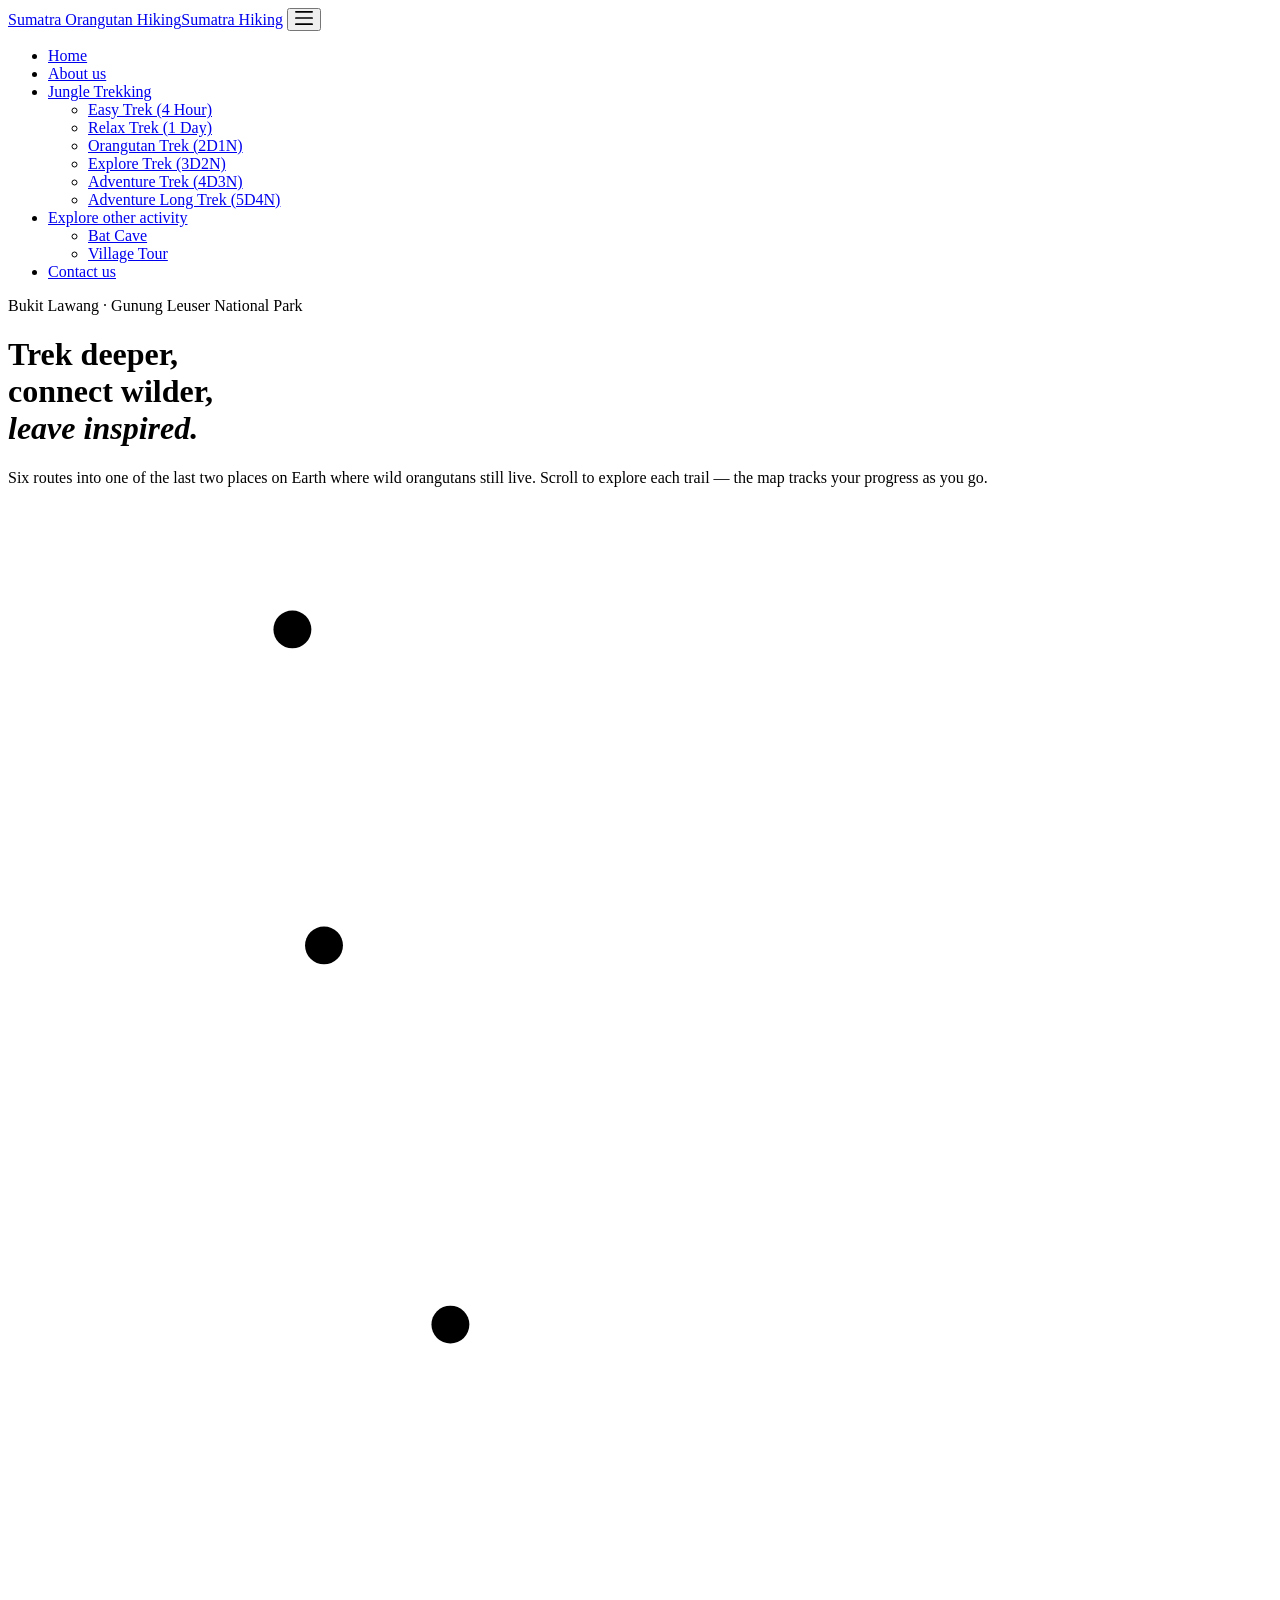
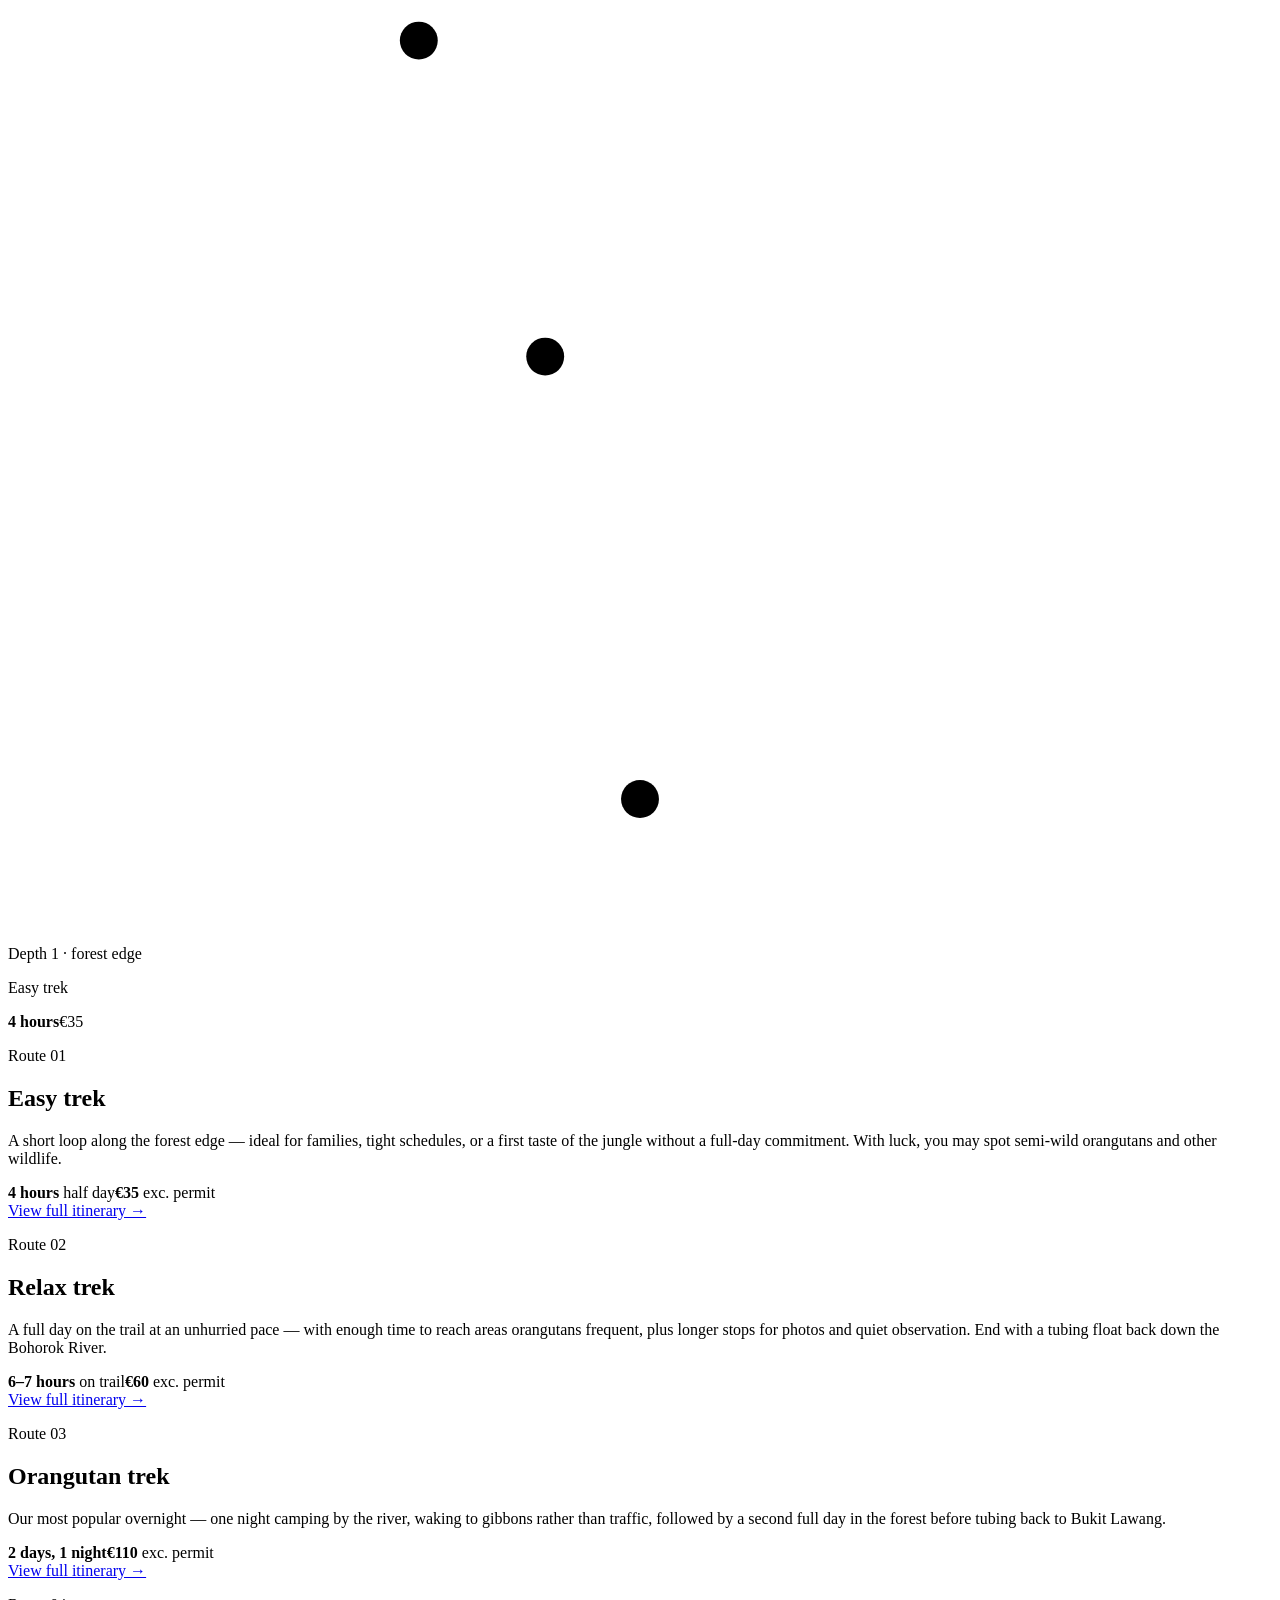
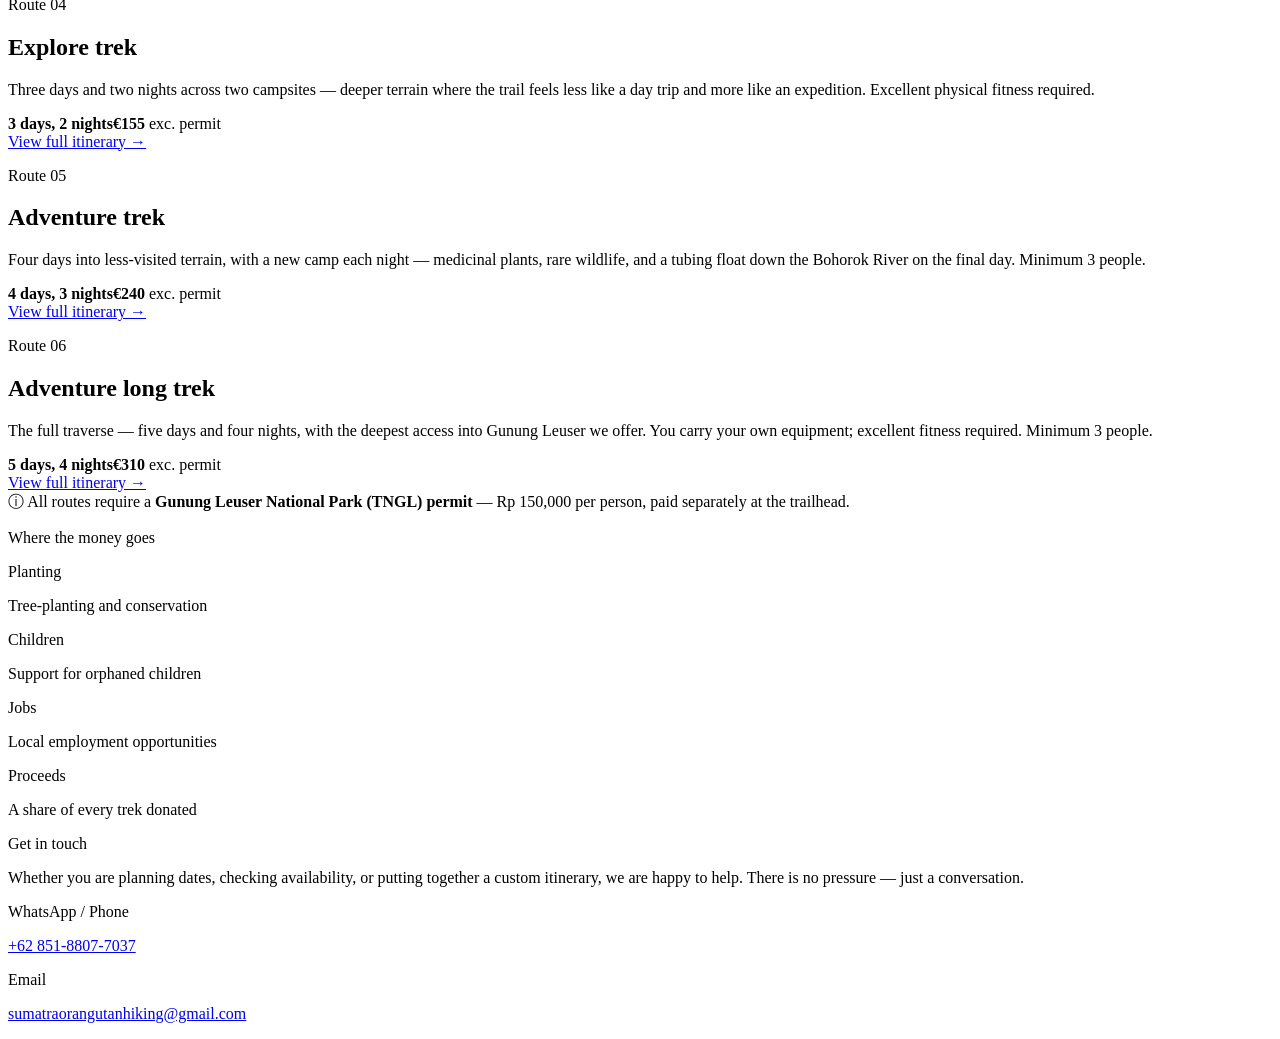
==== index.html @ 95b5ae29 "Rename orangutan/index.html to index.html" ====
<!DOCTYPE html>
<html lang="en">
<head>
<meta charset="UTF-8">
<meta name="viewport" content="width=device-width, initial-scale=1">
<title>Sumatra Orangutan Hiking — Jungle Trekking Bukit Lawang</title>
<link rel="stylesheet" href="css/site.css">
<link rel="stylesheet" href="css/trek-selector.css">
</head>
<body>

<header class="site-nav">
  <div class="site-nav__inner">
    <a class="site-nav__brand" href="index.html"><picture><source type="image/webp" srcset="images/brand/logo.webp"><img class="site-nav__logo" src="images/brand/logo.png" alt=""></picture><span class="site-nav__brand-text"><span class="site-nav__brand-text--long">Sumatra Orangutan Hiking</span><span class="site-nav__brand-text--short" aria-hidden="true">Sumatra Hiking</span></span></a>
    <button class="site-nav__toggle" type="button" aria-expanded="false" aria-controls="site-menu" aria-label="Open menu">
      <svg width="18" height="14" viewBox="0 0 18 14" aria-hidden="true">
        <rect y="0" width="18" height="1.7" rx="1" fill="currentColor"/>
        <rect y="6.15" width="18" height="1.7" rx="1" fill="currentColor"/>
        <rect y="12.3" width="18" height="1.7" rx="1" fill="currentColor"/>
      </svg>
    </button>
    <ul class="site-nav__menu" id="site-menu">
      <li class="site-nav__item"><a class="site-nav__link" href="index.html" aria-current="page">Home</a></li>
      <li class="site-nav__item"><a class="site-nav__link" href="about.html">About us</a></li>
      <li class="site-nav__item">
        <a class="site-nav__link" href="index.html#treks">Jungle Trekking</a>
        <ul class="site-nav__submenu">
          <li><a class="site-nav__link" href="easy-trek.html">Easy Trek (4 Hour)</a></li>
          <li><a class="site-nav__link" href="relax-trek.html">Relax Trek (1 Day)</a></li>
          <li><a class="site-nav__link" href="orangutan-trek.html">Orangutan Trek (2D1N)</a></li>
          <li><a class="site-nav__link" href="explore-trek.html">Explore Trek (3D2N)</a></li>
          <li><a class="site-nav__link" href="adventure-trek.html">Adventure Trek (4D3N)</a></li>
          <li><a class="site-nav__link" href="adventure-long-trek.html">Adventure Long Trek (5D4N)</a></li>
        </ul>
      </li>
      <li class="site-nav__item">
        <a class="site-nav__link" href="explore-activity.html">Explore other activity</a>
        <ul class="site-nav__submenu">
          <li><a class="site-nav__link" href="bat-cave.html">Bat Cave</a></li>
          <li><a class="site-nav__link" href="village-tour.html">Village Tour</a></li>
        </ul>
      </li>
      <li class="site-nav__item"><a class="site-nav__link" href="contact.html">Contact us</a></li>
    </ul>
  </div>
</header>

<div class="hero">
  <div class="wrap">
    <p class="eyebrow">Bukit Lawang &middot; Gunung Leuser National Park</p>
    <h1>Trek deeper,<br>connect wilder,<br><em>leave inspired.</em></h1>
    <p>Six routes into one of the last two places on Earth where wild orangutans still live. Scroll to explore each trail — the map tracks your progress as you go.</p>
  </div>
</div>

<div class="split" id="treks">
  <div class="map-panel">
    <div class="map-svg-holder">
      <svg id="mapSvg" viewBox="0 0 400 640" xmlns="http://www.w3.org/2000/svg" preserveAspectRatio="none" role="img" aria-label="Vertical cross-section of the trail, descending from the trailhead into the forest">
        <path id="mapPath"
              d="M 90 40 Q 150 90 100 140 T 140 260 Q 190 300 130 360 T 170 460 Q 230 500 160 560 T 200 600"
              fill="none" stroke-width="2" stroke-linecap="round"
              style="stroke:var(--map-path-inactive)"/>
        <path id="mapPathActive"
              d="M 90 40 Q 150 90 100 140 T 140 260 Q 190 300 130 360 T 170 460 Q 230 500 160 560 T 200 600"
              fill="none" stroke-width="2.5" stroke-linecap="round"
              style="stroke:var(--parchment-2)"/>

        <g class="map-stop" data-index="0"><circle cx="90" cy="40" r="6" style="fill:var(--parchment-2)"/></g>
        <g class="map-stop" data-index="1"><circle cx="100" cy="140" r="6" style="fill:var(--parchment-2)"/></g>
        <g class="map-stop" data-index="2"><circle cx="140" cy="260" r="6" style="fill:var(--parchment-2)"/></g>
        <g class="map-stop" data-index="3"><circle cx="130" cy="360" r="6" style="fill:var(--parchment-2)"/></g>
        <g class="map-stop" data-index="4"><circle cx="170" cy="460" r="6" style="fill:var(--parchment-2)"/></g>
        <g class="map-stop" data-index="5"><circle cx="200" cy="600" r="6" style="fill:var(--parchment-2)"/></g>
      </svg>
    </div>
    <div class="map-hud">
      <p class="kicker" id="hudKicker">Depth 1 &middot; forest edge</p>
      <p class="name" id="hudName">Easy trek</p>
      <div class="meta" id="hudMeta"><span><b style="color:var(--parchment-2);">4 hours</b></span><span>&#8364;35</span></div>
    </div>
  </div>

  <div class="copy-panel">
    <div class="trek-block active" data-index="0">
      <p class="trek-index">Route 01</p>
      <h2>Easy trek</h2>
      <p>A short loop along the forest edge — ideal for families, tight schedules, or a first taste of the jungle without a full-day commitment. With luck, you may spot semi-wild orangutans and other wildlife.</p>
      <div class="trek-stats"><span class="meta-chip"><b>4 hours</b> half day</span><span class="meta-chip"><b>&#8364;35</b> exc. permit</span></div>
      <a class="trek-block__link btn-outline" href="easy-trek.html">View full itinerary &rarr;</a>
    </div>
    <div class="trek-block" data-index="1">
      <p class="trek-index">Route 02</p>
      <h2>Relax trek</h2>
      <p>A full day on the trail at an unhurried pace — with enough time to reach areas orangutans frequent, plus longer stops for photos and quiet observation. End with a tubing float back down the Bohorok River.</p>
      <div class="trek-stats"><span class="meta-chip"><b>6–7 hours</b> on trail</span><span class="meta-chip"><b>&#8364;60</b> exc. permit</span></div>
      <a class="trek-block__link btn-outline" href="relax-trek.html">View full itinerary &rarr;</a>
    </div>
    <div class="trek-block" data-index="2">
      <p class="trek-index">Route 03</p>
      <h2>Orangutan trek</h2>
      <p>Our most popular overnight — one night camping by the river, waking to gibbons rather than traffic, followed by a second full day in the forest before tubing back to Bukit Lawang.</p>
      <div class="trek-stats"><span class="meta-chip"><b>2 days, 1 night</b></span><span class="meta-chip"><b>&#8364;110</b> exc. permit</span></div>
      <a class="trek-block__link btn-outline" href="orangutan-trek.html">View full itinerary &rarr;</a>
    </div>
    <div class="trek-block" data-index="3">
      <p class="trek-index">Route 04</p>
      <h2>Explore trek</h2>
      <p>Three days and two nights across two campsites — deeper terrain where the trail feels less like a day trip and more like an expedition. Excellent physical fitness required.</p>
      <div class="trek-stats"><span class="meta-chip"><b>3 days, 2 nights</b></span><span class="meta-chip"><b>&#8364;155</b> exc. permit</span></div>
      <a class="trek-block__link btn-outline" href="explore-trek.html">View full itinerary &rarr;</a>
    </div>
    <div class="trek-block" data-index="4">
      <p class="trek-index">Route 05</p>
      <h2>Adventure trek</h2>
      <p>Four days into less-visited terrain, with a new camp each night — medicinal plants, rare wildlife, and a tubing float down the Bohorok River on the final day. Minimum 3 people.</p>
      <div class="trek-stats"><span class="meta-chip"><b>4 days, 3 nights</b></span><span class="meta-chip"><b>&#8364;240</b> exc. permit</span></div>
      <a class="trek-block__link btn-outline" href="adventure-trek.html">View full itinerary &rarr;</a>
    </div>
    <div class="trek-block" data-index="5">
      <p class="trek-index">Route 06</p>
      <h2>Adventure long trek</h2>
      <p>The full traverse — five days and four nights, with the deepest access into Gunung Leuser we offer. You carry your own equipment; excellent fitness required. Minimum 3 people.</p>
      <div class="trek-stats"><span class="meta-chip"><b>5 days, 4 nights</b></span><span class="meta-chip"><b>&#8364;310</b> exc. permit</span></div>
      <a class="trek-block__link btn-outline" href="adventure-long-trek.html">View full itinerary &rarr;</a>
    </div>
  </div>
</div>

<div class="wrap">
  <div class="permit-strip">
    <span>&#9432;</span>
    <span>All routes require a <b>Gunung Leuser National Park (TNGL) permit</b> — Rp 150,000 per person, paid separately at the trailhead.</span>
  </div>
</div>

<div class="ledger">
  <div class="wrap">
    <p class="eyebrow">Where the money goes</p>
    <div class="ledger-grid">
      <div class="ledger-cell"><p class="ledger-num">Planting</p><p class="ledger-label">Tree-planting and conservation</p></div>
      <div class="ledger-cell"><p class="ledger-num">Children</p><p class="ledger-label">Support for orphaned children</p></div>
      <div class="ledger-cell"><p class="ledger-num">Jobs</p><p class="ledger-label">Local employment opportunities</p></div>
      <div class="ledger-cell"><p class="ledger-num">Proceeds</p><p class="ledger-label">A share of every trek donated</p></div>
    </div>
  </div>
</div>

<section class="contact" id="contact">
  <div class="wrap">
    <p class="eyebrow">Get in touch</p>
    <p class="contact__intro">Whether you are planning dates, checking availability, or putting together a custom itinerary, we are happy to help. There is no pressure — just a conversation.</p>
    <div class="contact__grid">
      <div class="contact__cell">
        <p class="contact__label">WhatsApp / Phone</p>
        <p class="contact__value"><a href="https://wa.me/6285188077037">+62 851-8807-7037</a></p>
      </div>
      <div class="contact__cell">
        <p class="contact__label">Email</p>
        <p class="contact__value"><a href="mailto:sumatraorangutanhiking@gmail.com">sumatraorangutanhiking@gmail.com</a></p>
      </div>
    </div>
  </div>
</section>


<script src="js/nav.js"></script>
<script src="js/trek-selector.js"></script>
</body>
</html>
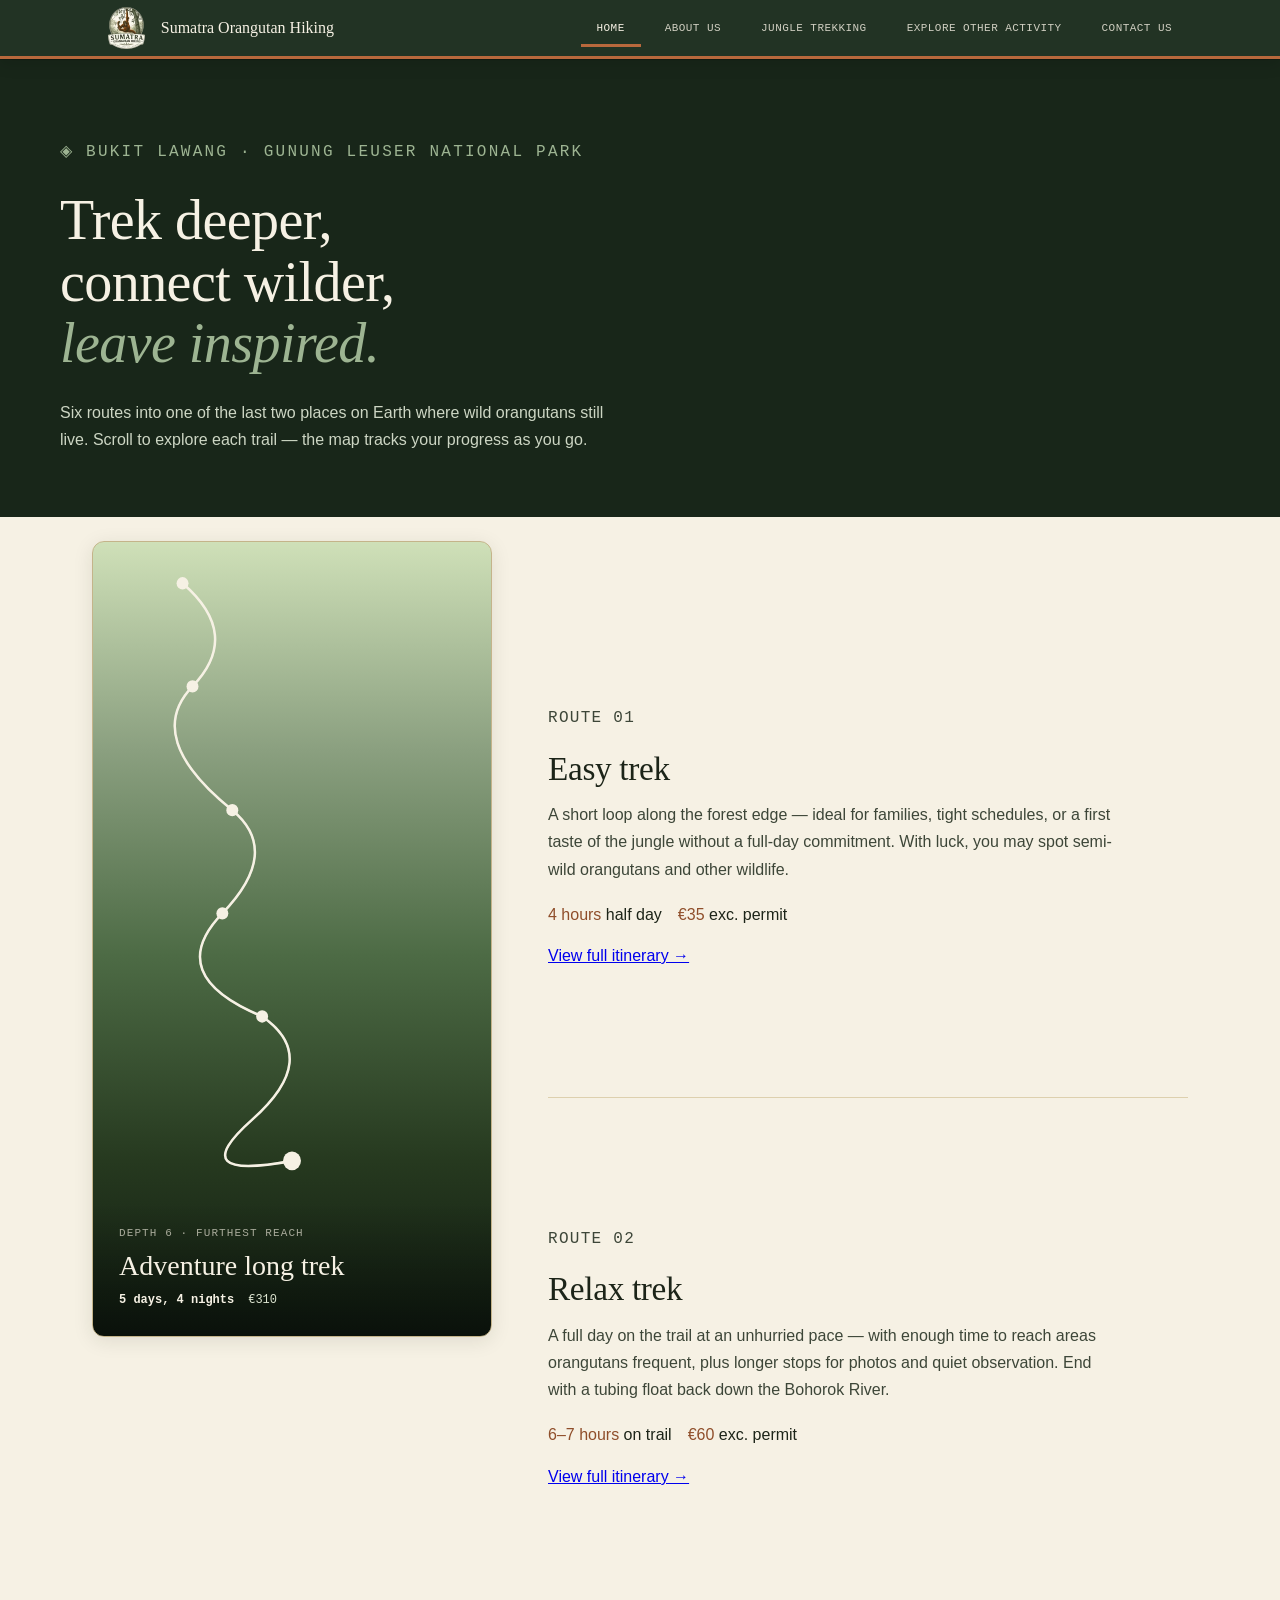
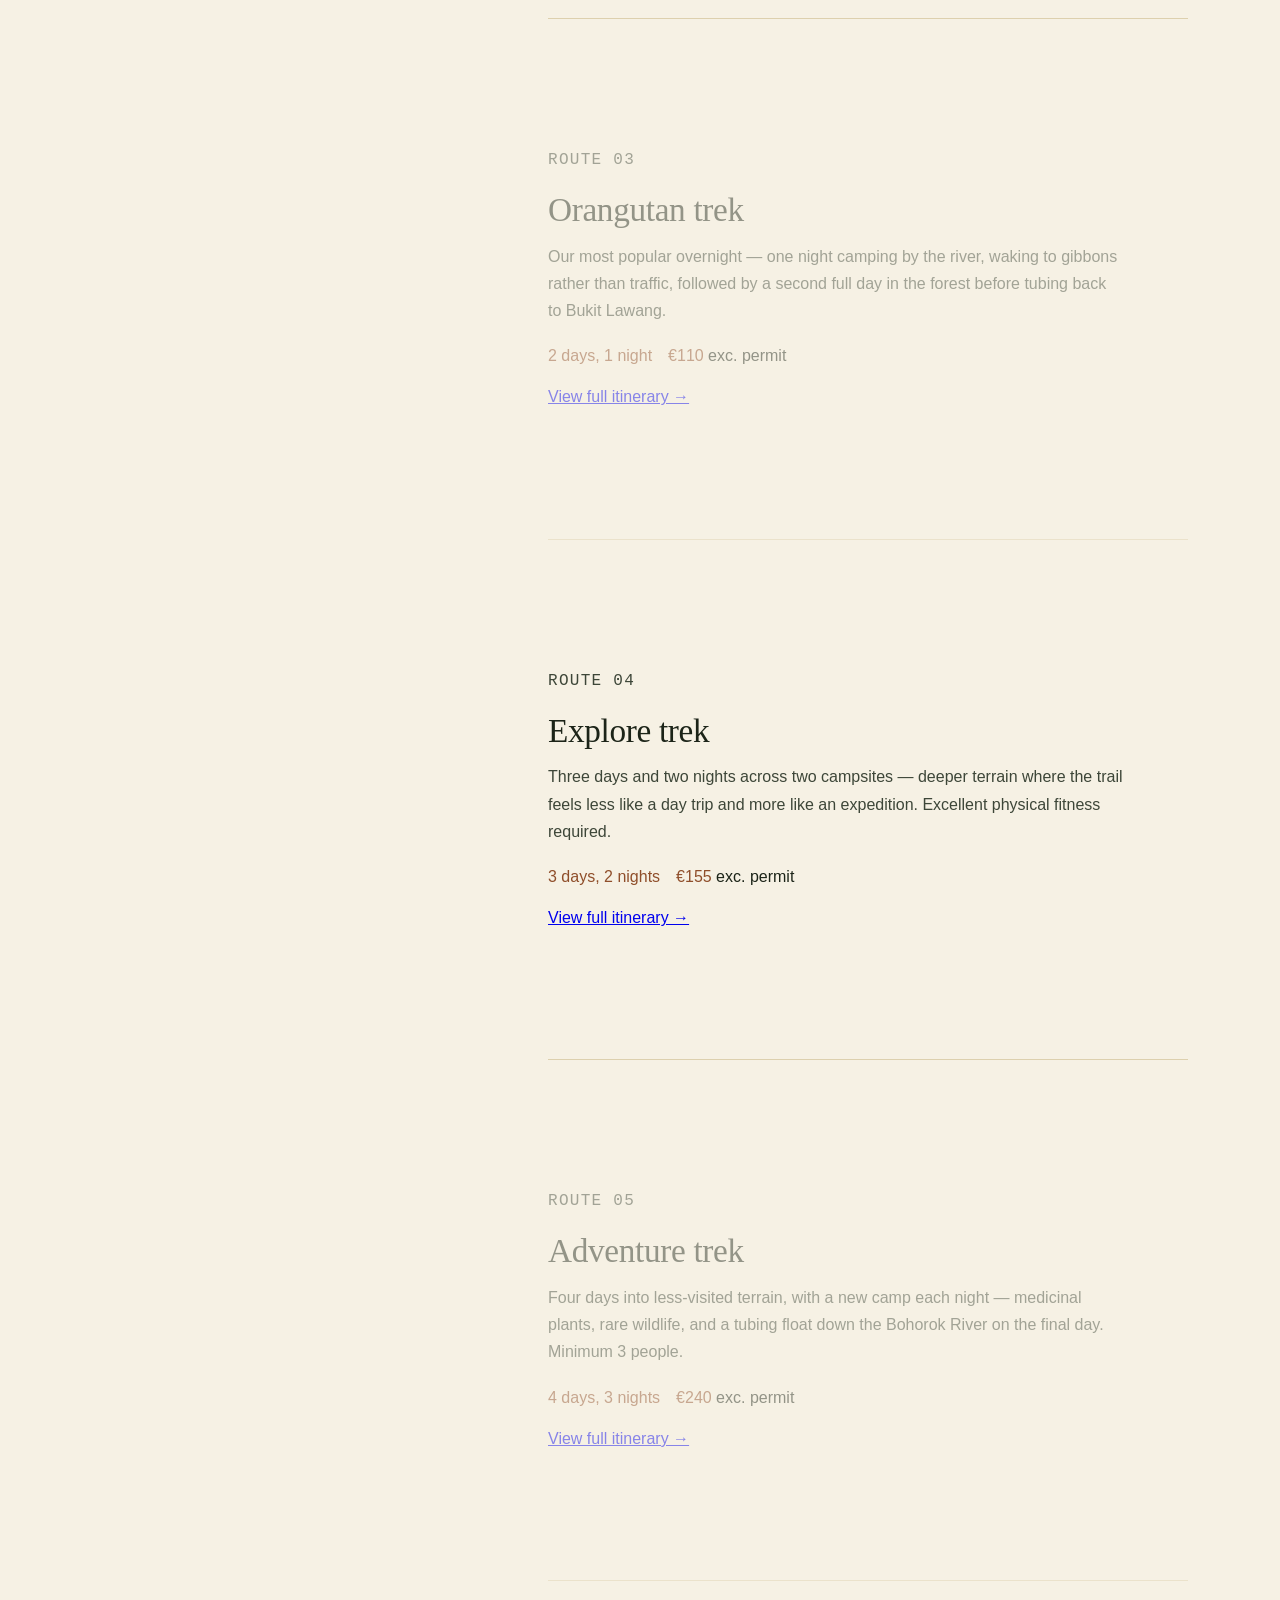
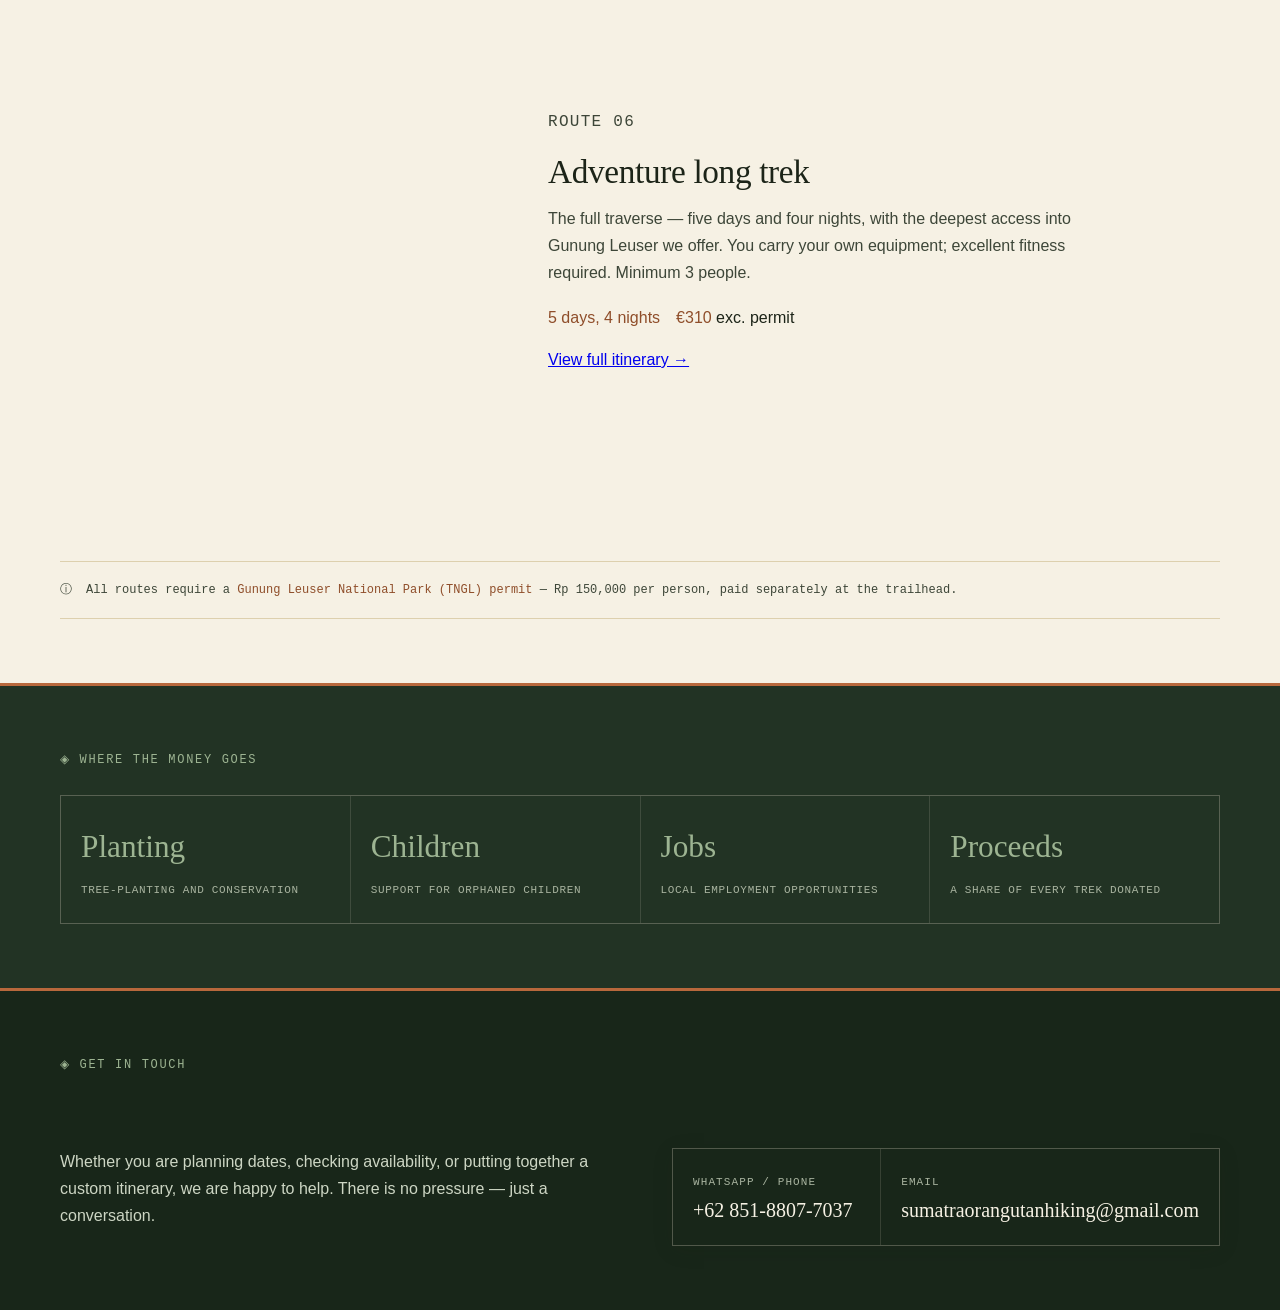
==== commit f91f3e22: "brand name accuracy" ====
--- a/index.html
+++ b/index.html
@@ -11,7 +11,7 @@
 
 <header class="site-nav">
   <div class="site-nav__inner">
-    <a class="site-nav__brand" href="index.html"><picture><source type="image/webp" srcset="images/brand/logo.webp"><img class="site-nav__logo" src="images/brand/logo.png" alt=""></picture><span class="site-nav__brand-text"><span class="site-nav__brand-text--long">Sumatra Orangutan Hiking</span><span class="site-nav__brand-text--short" aria-hidden="true">Sumatra Hiking</span></span></a>
+    <a class="site-nav__brand" href="index.html"><picture><source type="image/webp" srcset="images/brand/logo.webp"><img class="site-nav__logo" src="images/brand/logo.png" alt=""></picture><span class="site-nav__brand-text"><span class="site-nav__brand-text--long">Sumatra Orangutan Hiking</span><span class="site-nav__brand-text--short" aria-hidden="true">Sumatra Orangutan Hiking</span></span></a>
     <button class="site-nav__toggle" type="button" aria-expanded="false" aria-controls="site-menu" aria-label="Open menu">
       <svg width="18" height="14" viewBox="0 0 18 14" aria-hidden="true">
         <rect y="0" width="18" height="1.7" rx="1" fill="currentColor"/>
--- a/css/site.css
+++ b/css/site.css
@@ -0,0 +1,357 @@
+@import url('https://fonts.googleapis.com/css2?family=Fraunces:opsz,wght@9..144,400;9..144,500;9..144,600&family=Inter:wght@400;500;600&family=IBM+Plex+Mono:wght@400;500&display=swap');
+@import 'tokens.css';
+
+/* ---------- PICTURE (WebP + fallback) ---------- */
+picture {
+  display: contents;
+}
+
+/* ---------- RESET + BASE ---------- */
+* { box-sizing: border-box; margin: 0; padding: 0; }
+
+body {
+  font-family: 'Inter', sans-serif;
+  background: var(--parchment-2);
+  color: var(--ink);
+  font-size: var(--text-base);
+  line-height: var(--leading-body);
+}
+
+h1, h2 {
+  font-family: 'Fraunces', serif;
+  font-weight: 500;
+  line-height: var(--leading-heading);
+  letter-spacing: -0.01em;
+}
+
+.wrap {
+  max-width: var(--content-max);
+  margin: 0 auto;
+}
+
+.eyebrow {
+  font-family: 'IBM Plex Mono', monospace;
+  font-size: var(--text-sm);
+  letter-spacing: 0.14em;
+  text-transform: uppercase;
+  color: var(--clay-dark);
+  margin: 0 0 var(--space-3);
+}
+
+.eyebrow::before { content: "◈  "; }
+
+.hero .eyebrow,
+.page-hero .eyebrow,
+.trek-hero .eyebrow,
+.contact .eyebrow,
+.ledger .eyebrow {
+  color: var(--sage);
+}
+
+/* ---------- SITE NAV ---------- */
+.site-nav {
+  position: sticky;
+  top: 0;
+  z-index: 100;
+  background: var(--canopy-2);
+  border-bottom: 3px solid var(--clay);
+  box-shadow:
+    0 1px 0 rgba(0, 0, 0, 0.25),
+    0 4px 16px rgba(0, 0, 0, 0.14);
+  transition: background 0.25s ease, box-shadow 0.25s ease;
+}
+
+.site-nav.is-scrolled {
+  background: rgba(34, 51, 36, 0.94);
+  backdrop-filter: blur(12px);
+  -webkit-backdrop-filter: blur(12px);
+  box-shadow:
+    0 1px 0 rgba(0, 0, 0, 0.3),
+    0 8px 28px rgba(0, 0, 0, 0.2);
+}
+
+.site-nav__inner {
+  max-width: var(--content-max);
+  margin: 0 auto;
+  padding: 0 var(--content-pad);
+  display: flex;
+  align-items: center;
+  justify-content: space-between;
+  gap: var(--space-3);
+  min-height: 56px;
+}
+
+.site-nav__brand {
+  display: inline-flex;
+  align-items: center;
+  gap: var(--space-2);
+  font-family: 'Fraunces', serif;
+  font-size: var(--text-base);
+  font-weight: 500;
+  color: var(--parchment-2);
+  text-decoration: none;
+  white-space: nowrap;
+}
+
+.site-nav__logo {
+  height: 42px;
+  width: auto;
+  object-fit: contain;
+  flex-shrink: 0;
+  display: block;
+}
+
+.site-nav__brand-text--short {
+  display: none;
+}
+
+.site-nav__brand:hover { color: var(--sage); }
+
+.site-nav__menu {
+  display: flex;
+  align-items: center;
+  gap: var(--space-1);
+  list-style: none;
+  font-family: 'IBM Plex Mono', monospace;
+  font-size: var(--text-xs);
+  letter-spacing: 0.04em;
+  text-transform: uppercase;
+}
+
+.site-nav__item { position: relative; }
+
+.site-nav__link {
+  display: block;
+  padding: 10px var(--space-2);
+  color: rgba(246, 241, 228, 0.82);
+  text-decoration: none;
+  background: none;
+  border: none;
+  font: inherit;
+  letter-spacing: inherit;
+  text-transform: inherit;
+  cursor: pointer;
+}
+
+.site-nav__link:hover {
+  color: var(--sage);
+}
+
+.site-nav__link[aria-current="page"] {
+  color: var(--parchment-2);
+  box-shadow: inset 0 -3px 0 var(--clay);
+}
+
+.site-nav__submenu {
+  display: none;
+  position: absolute;
+  top: 100%;
+  left: 0;
+  min-width: 220px;
+  padding: var(--space-1) 0;
+  background: var(--canopy-2);
+  border: 1px solid var(--ledger-grid-line);
+  box-shadow: var(--shadow-md);
+  list-style: none;
+}
+
+.site-nav__item:hover .site-nav__submenu,
+.site-nav__item:focus-within .site-nav__submenu {
+  display: block;
+}
+
+.site-nav__submenu .site-nav__link {
+  padding: 10px 18px;
+  font-size: var(--text-xs);
+  text-transform: none;
+  letter-spacing: 0.02em;
+}
+
+.site-nav__submenu .site-nav__link[aria-current="page"] {
+  color: var(--sage);
+  box-shadow: none;
+  border-left: 2px solid var(--clay);
+  padding-left: var(--space-2);
+}
+
+.site-nav__toggle {
+  display: none;
+  padding: var(--space-1);
+  background: none;
+  border: none;
+  color: var(--parchment-2);
+  cursor: pointer;
+}
+
+.site-nav__toggle svg { display: block; }
+
+/* ---------- PERMIT STRIP ---------- */
+.permit-strip {
+  border-top: 1px solid var(--border-warm);
+  border-bottom: 1px solid var(--border-warm);
+  padding: 18px 0;
+  display: flex;
+  align-items: center;
+  gap: 14px;
+  font-family: 'IBM Plex Mono', monospace;
+  font-size: var(--text-sm);
+  color: var(--ink-body);
+}
+
+.permit-strip b { color: var(--clay-dark); font-weight: 500; }
+
+/* ---------- LEDGER ---------- */
+.ledger {
+  background: var(--canopy-2);
+  color: var(--parchment-2);
+  padding: var(--space-6) var(--content-pad);
+  margin-top: var(--space-6);
+  border-top: 3px solid var(--clay);
+}
+
+.ledger-grid {
+  display: grid;
+  grid-template-columns: repeat(4, 1fr);
+  gap: 1px;
+  background: var(--ledger-grid-line);
+  border: 1px solid var(--ledger-grid-line);
+}
+
+.ledger-cell {
+  background: var(--canopy-2);
+  padding: var(--space-3) 20px;
+}
+
+.ledger-num {
+  font-family: 'Fraunces', serif;
+  font-weight: 500;
+  font-size: var(--text-2xl);
+  color: var(--sage);
+  margin-bottom: var(--space-1);
+}
+
+.ledger-label {
+  font-family: 'IBM Plex Mono', monospace;
+  font-size: var(--text-xs);
+  letter-spacing: 0.06em;
+  text-transform: uppercase;
+  color: var(--ledger-muted);
+}
+
+/* ---------- CONTACT ---------- */
+.contact {
+  background: var(--canopy);
+  color: var(--parchment-2);
+  padding: var(--space-6) var(--content-pad);
+  border-top: 3px solid var(--clay);
+}
+
+.contact .wrap {
+  display: grid;
+  grid-template-columns: 1fr 1fr;
+  gap: var(--space-5) var(--space-6);
+  align-items: start;
+}
+
+.contact .eyebrow {
+  grid-column: 1 / -1;
+}
+
+.contact__intro {
+  font-size: var(--text-base);
+  line-height: var(--leading-body);
+  color: var(--hero-muted);
+  max-width: none;
+  margin-bottom: 0;
+}
+
+.contact__grid {
+  display: grid;
+  grid-template-columns: repeat(2, 1fr);
+  gap: 1px;
+  background: var(--ledger-grid-line);
+  border: 1px solid var(--ledger-grid-line);
+  max-width: none;
+  box-shadow: var(--shadow-md);
+}
+
+.contact__cell {
+  background: var(--canopy);
+  padding: var(--space-3) 20px;
+}
+
+.contact__label {
+  font-family: 'IBM Plex Mono', monospace;
+  font-size: var(--text-xs);
+  letter-spacing: 0.1em;
+  text-transform: uppercase;
+  color: var(--ledger-muted);
+  margin-bottom: var(--space-1);
+}
+
+.contact__value {
+  font-family: 'Fraunces', serif;
+  font-size: var(--text-lg);
+  color: var(--parchment-2);
+  line-height: var(--leading-tight);
+}
+
+.contact__value a {
+  color: inherit;
+  text-decoration: none;
+}
+
+.contact__value a:hover {
+  color: var(--sage);
+}
+
+/* ---------- RESPONSIVE (shared) ---------- */
+@media (max-width: 860px) {
+  .site-nav__toggle { display: block; }
+
+  .site-nav__menu {
+    display: none;
+    position: absolute;
+    top: 100%;
+    left: 0;
+    right: 0;
+    flex-direction: column;
+    align-items: stretch;
+    gap: 0;
+    padding: var(--space-2) var(--content-pad) 20px;
+    background: var(--canopy-2);
+    border-bottom: 1px solid var(--ledger-grid-line);
+  }
+
+  .site-nav__menu.is-open { display: flex; }
+
+  .site-nav { position: relative; }
+
+  .site-nav__submenu {
+    position: static;
+    display: block;
+    border: none;
+    padding: 0 0 var(--space-1) var(--space-2);
+    background: transparent;
+  }
+
+  .site-nav__item:hover .site-nav__submenu { display: block; }
+
+  .site-nav__brand-text--long { display: none; }
+  .site-nav__brand-text--short { display: inline; }
+  .site-nav__brand { font-size: var(--text-sm); }
+
+  .ledger-grid { grid-template-columns: repeat(2, 1fr); }
+
+  .contact .wrap {
+    grid-template-columns: 1fr;
+  }
+
+  .contact__grid { grid-template-columns: 1fr; }
+}
+
+@media (prefers-reduced-motion: reduce) {
+  .site-nav {
+    transition: none;
+  }
+}
--- a/css/trek-selector.css
+++ b/css/trek-selector.css
@@ -0,0 +1,216 @@
+/* ---------- HERO ---------- */
+.hero {
+  background: var(--canopy);
+  color: var(--parchment-2);
+  padding: 80px var(--content-pad) var(--space-6);
+}
+
+.hero h1 {
+  font-size: var(--text-display-home);
+  line-height: var(--leading-tight);
+  margin-bottom: var(--space-3);
+  max-width: var(--measure-wide);
+}
+
+.hero h1 em {
+  font-style: italic;
+  font-weight: 400;
+  color: var(--sage);
+}
+
+.hero p {
+  font-size: var(--text-base);
+  line-height: var(--leading-body);
+  color: var(--hero-muted);
+  max-width: var(--measure-prose);
+}
+
+/* ---------- SPLIT LAYOUT ---------- */
+.split {
+  display: flex;
+  align-items: flex-start;
+  max-width: var(--content-max);
+  margin: 0 auto;
+  padding: 0 var(--content-pad);
+}
+
+.map-panel {
+  position: sticky;
+  top: var(--map-sticky-top);
+  width: 400px;
+  flex-shrink: 0;
+  height: var(--map-sticky-height);
+  margin: var(--map-gap) 0;
+  border-radius: var(--radius-md);
+  border: 1px solid var(--border-strong);
+  box-shadow: var(--shadow-md);
+  background: linear-gradient(
+    180deg,
+    var(--map-grad-1) 0%,
+    var(--map-grad-2) 26%,
+    var(--map-grad-3) 52%,
+    var(--map-grad-4) 78%,
+    var(--map-grad-5) 100%
+  );
+  overflow: hidden;
+  display: flex;
+  flex-direction: column;
+  justify-content: space-between;
+}
+
+.map-svg-holder { flex: 1; position: relative; }
+
+svg#mapSvg {
+  position: absolute;
+  inset: 0;
+  width: 100%;
+  height: 100%;
+}
+
+.map-hud {
+  padding: 22px 26px 26px;
+  background: linear-gradient(0deg, var(--map-hud-fade), transparent);
+}
+
+.map-hud .kicker {
+  font-family: 'IBM Plex Mono', monospace;
+  font-size: var(--text-xs);
+  letter-spacing: 0.1em;
+  text-transform: uppercase;
+  color: var(--map-hud-kicker);
+  margin-bottom: var(--space-1);
+}
+
+.map-hud .name {
+  font-family: 'Fraunces', serif;
+  font-size: var(--text-section);
+  line-height: var(--leading-tight);
+  color: var(--parchment-2);
+  margin-bottom: var(--space-1);
+}
+
+.map-hud .meta {
+  font-family: 'IBM Plex Mono', monospace;
+  font-size: var(--text-sm);
+  color: var(--map-meta);
+  display: flex;
+  gap: 14px;
+}
+
+.copy-panel {
+  flex: 1;
+  min-width: 0;
+  padding: 60px 0 60px 56px;
+}
+
+.trek-block {
+  display: flex;
+  flex-direction: column;
+  justify-content: center;
+  padding: var(--trek-block-pad) 0;
+  border-bottom: 1px solid var(--border-warm);
+  opacity: 0.45;
+  transition: opacity 0.35s ease, border-color 0.35s ease;
+}
+
+.trek-block.active {
+  opacity: 1;
+  border-bottom-color: var(--clay);
+}
+
+.trek-block:last-child { border-bottom: none; }
+
+.trek-index {
+  font-family: 'IBM Plex Mono', monospace;
+  font-size: var(--text-xs);
+  color: var(--clay-dark);
+  letter-spacing: 0.08em;
+  text-transform: uppercase;
+  margin-bottom: var(--space-2);
+}
+
+.trek-block h2 {
+  font-size: clamp(1.5rem, 2.6vw, 2.125rem);
+  line-height: var(--leading-tight);
+  margin-bottom: 14px;
+}
+
+.trek-block p {
+  font-size: var(--text-base);
+  line-height: var(--leading-body);
+  color: var(--ink-body);
+  max-width: var(--measure-prose);
+  margin-bottom: 18px;
+}
+
+.trek-stats {
+  display: flex;
+  gap: var(--space-2);
+  flex-wrap: wrap;
+}
+
+.trek-stats b { color: var(--clay-dark); font-weight: 500; }
+
+.trek-block__link.btn-outline {
+  margin-top: 14px;
+}
+
+/* ---------- RESPONSIVE (trek selector) ---------- */
+@media (max-width: 860px) {
+  .hero {
+    padding-top: var(--space-6);
+  }
+
+  .split { flex-direction: column; }
+
+  .map-panel {
+    position: sticky;
+    top: var(--map-sticky-top);
+    z-index: 40;
+    flex-direction: row;
+    align-items: stretch;
+    width: 100%;
+    height: var(--map-mobile-bar-height);
+    margin: 0 0 var(--map-gap);
+    border-radius: var(--radius-sm);
+  }
+
+  .map-svg-holder {
+    flex: 0 0 112px;
+    width: 112px;
+  }
+
+  .map-hud {
+    flex: 1;
+    min-width: 0;
+    display: flex;
+    flex-direction: column;
+    justify-content: center;
+    padding: 14px 16px;
+    background: linear-gradient(90deg, transparent 0%, var(--map-hud-fade) 35%);
+  }
+
+  .map-hud .kicker {
+    margin-bottom: 6px;
+  }
+
+  .map-hud .name {
+    font-size: var(--text-lg);
+    margin-bottom: 6px;
+  }
+
+  .map-hud .meta {
+    flex-wrap: wrap;
+    gap: 8px 12px;
+  }
+
+  .copy-panel { padding: var(--space-4) 0; }
+
+  .trek-block { padding: 80px 0; }
+}
+
+@media (prefers-reduced-motion: reduce) {
+  .trek-block {
+    transition: none;
+  }
+}
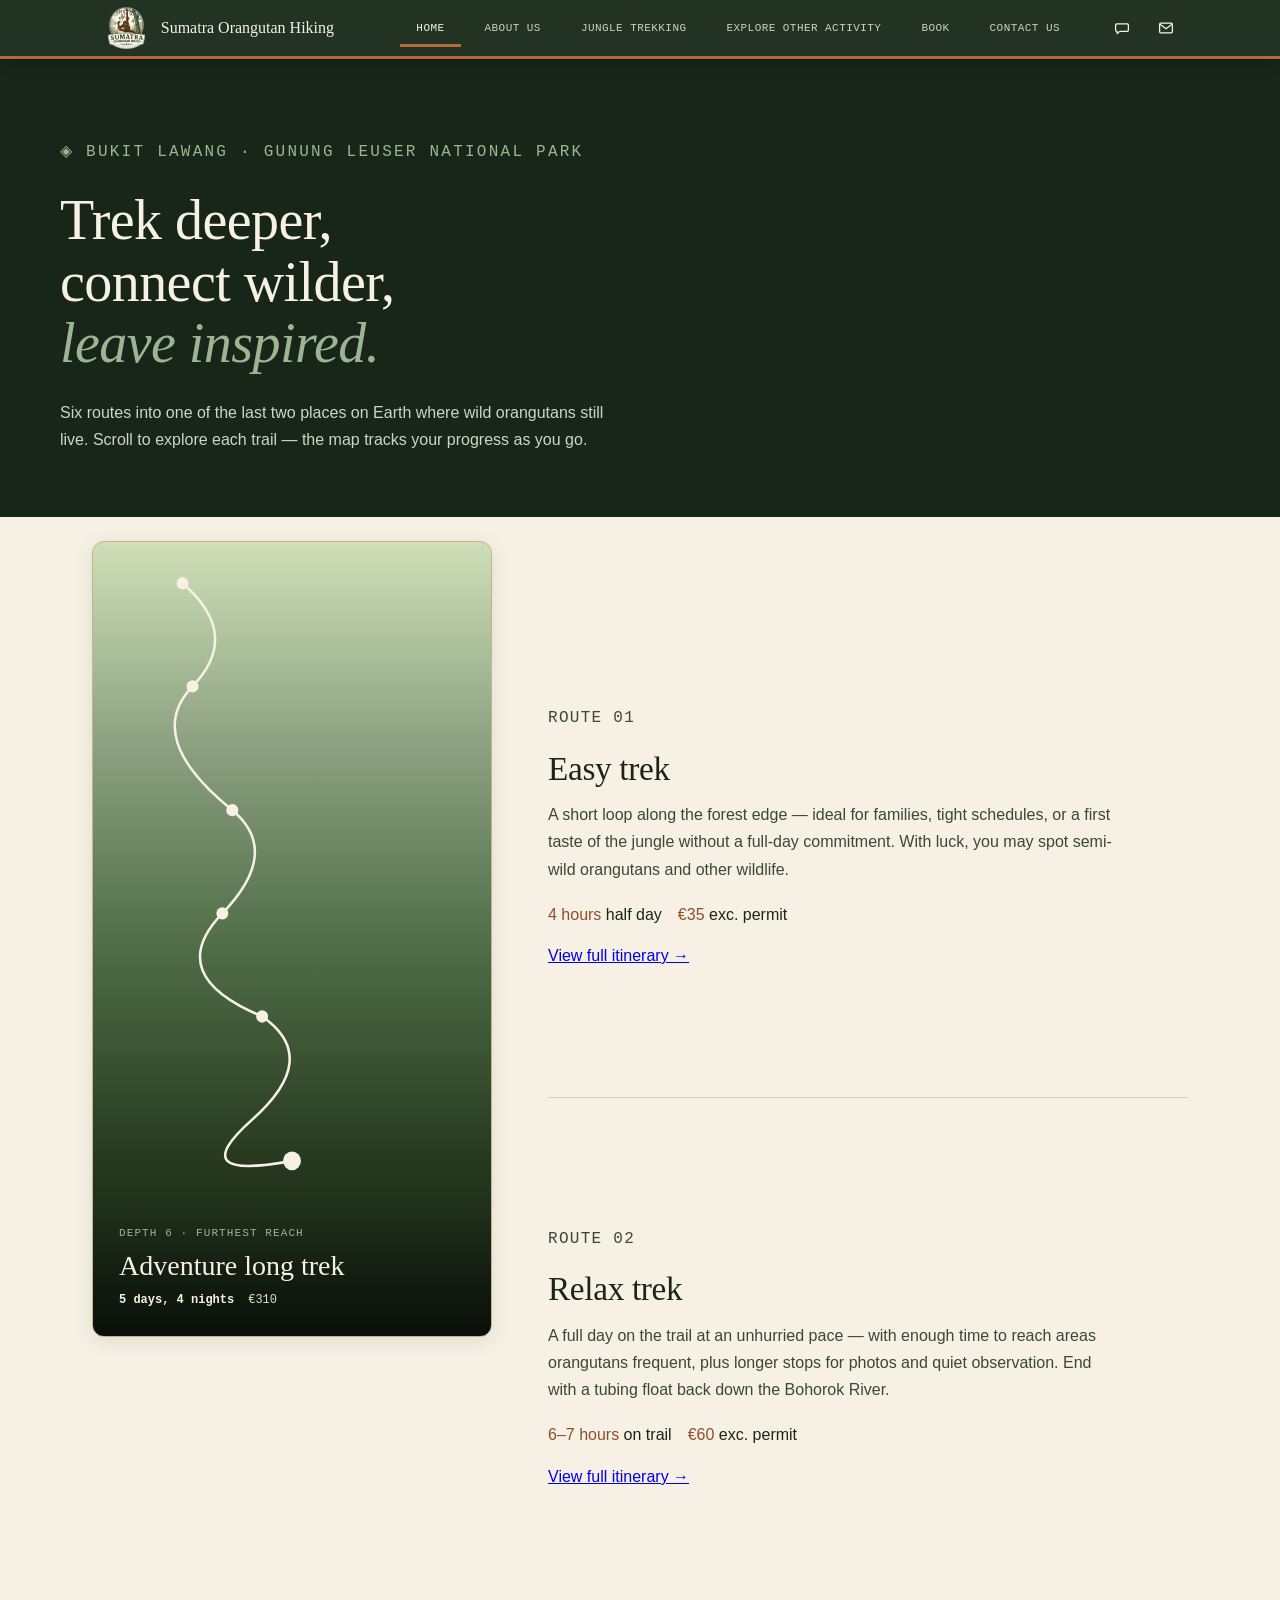
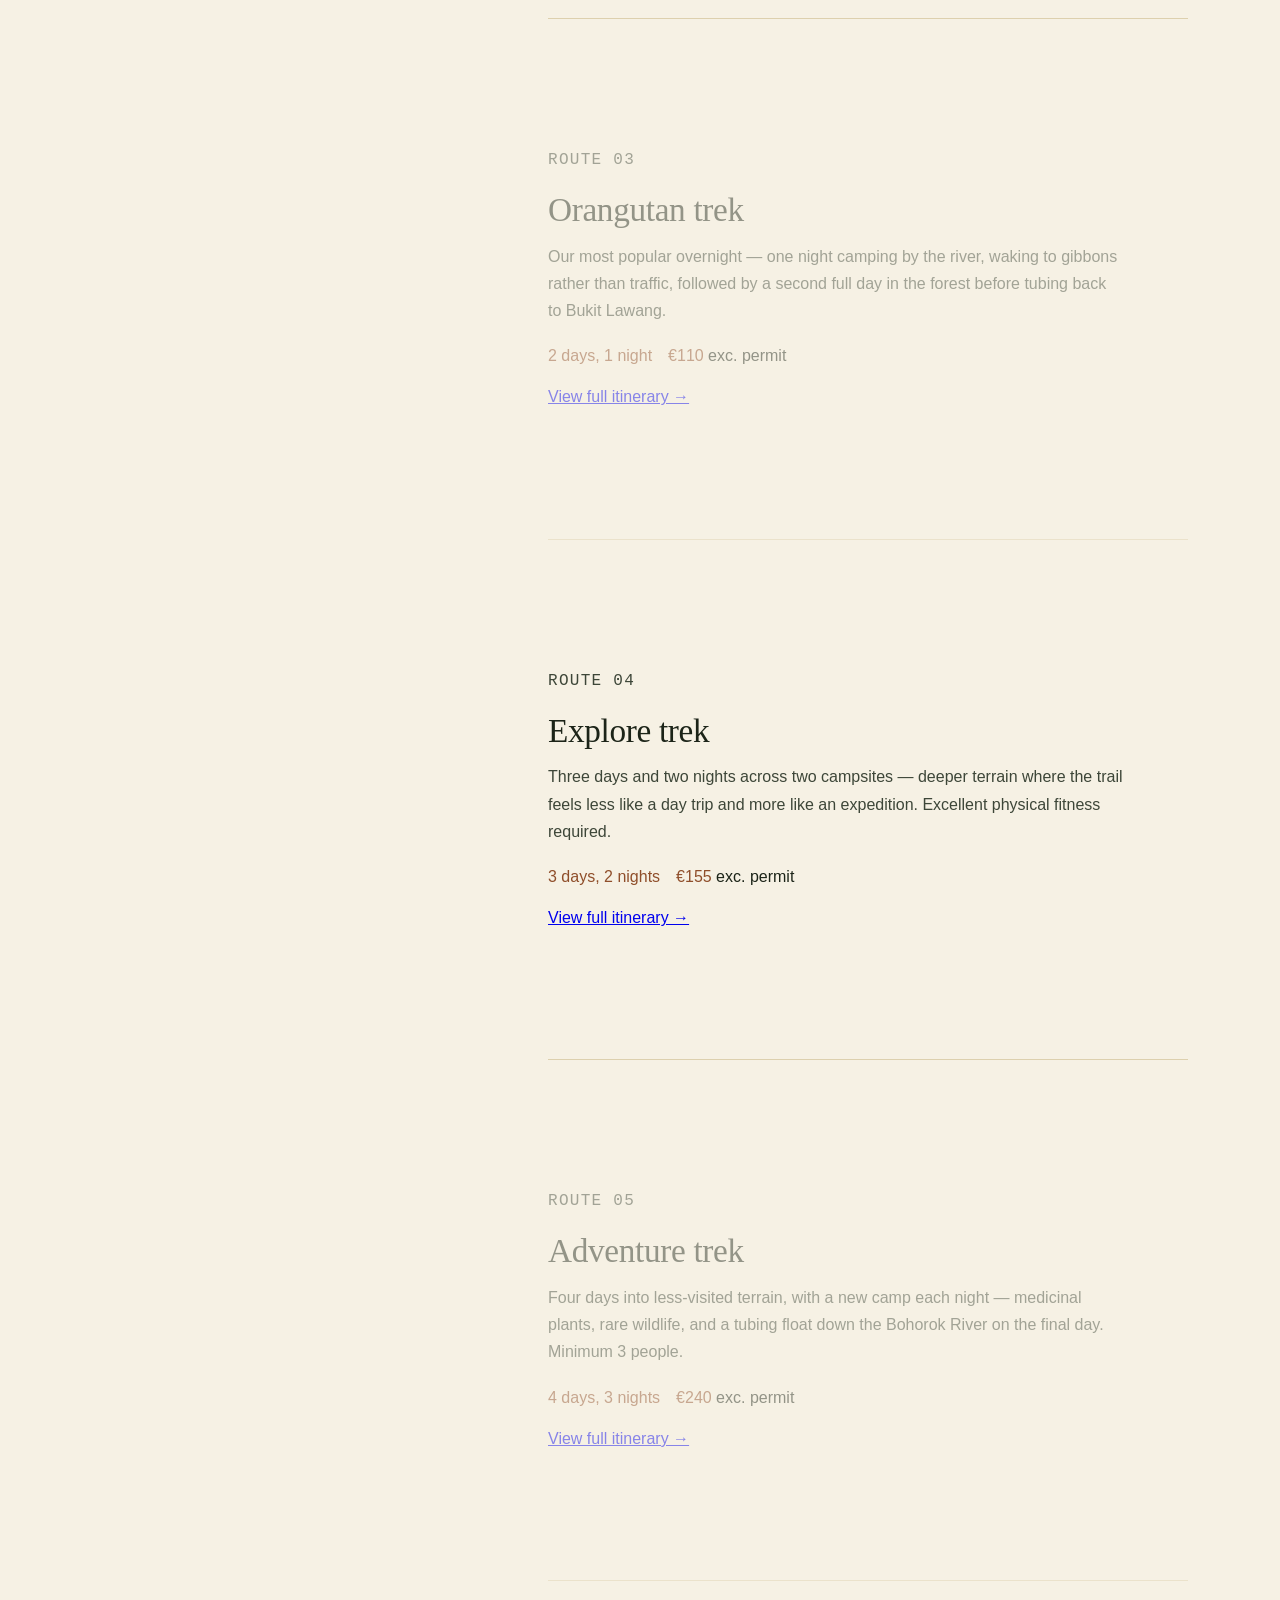
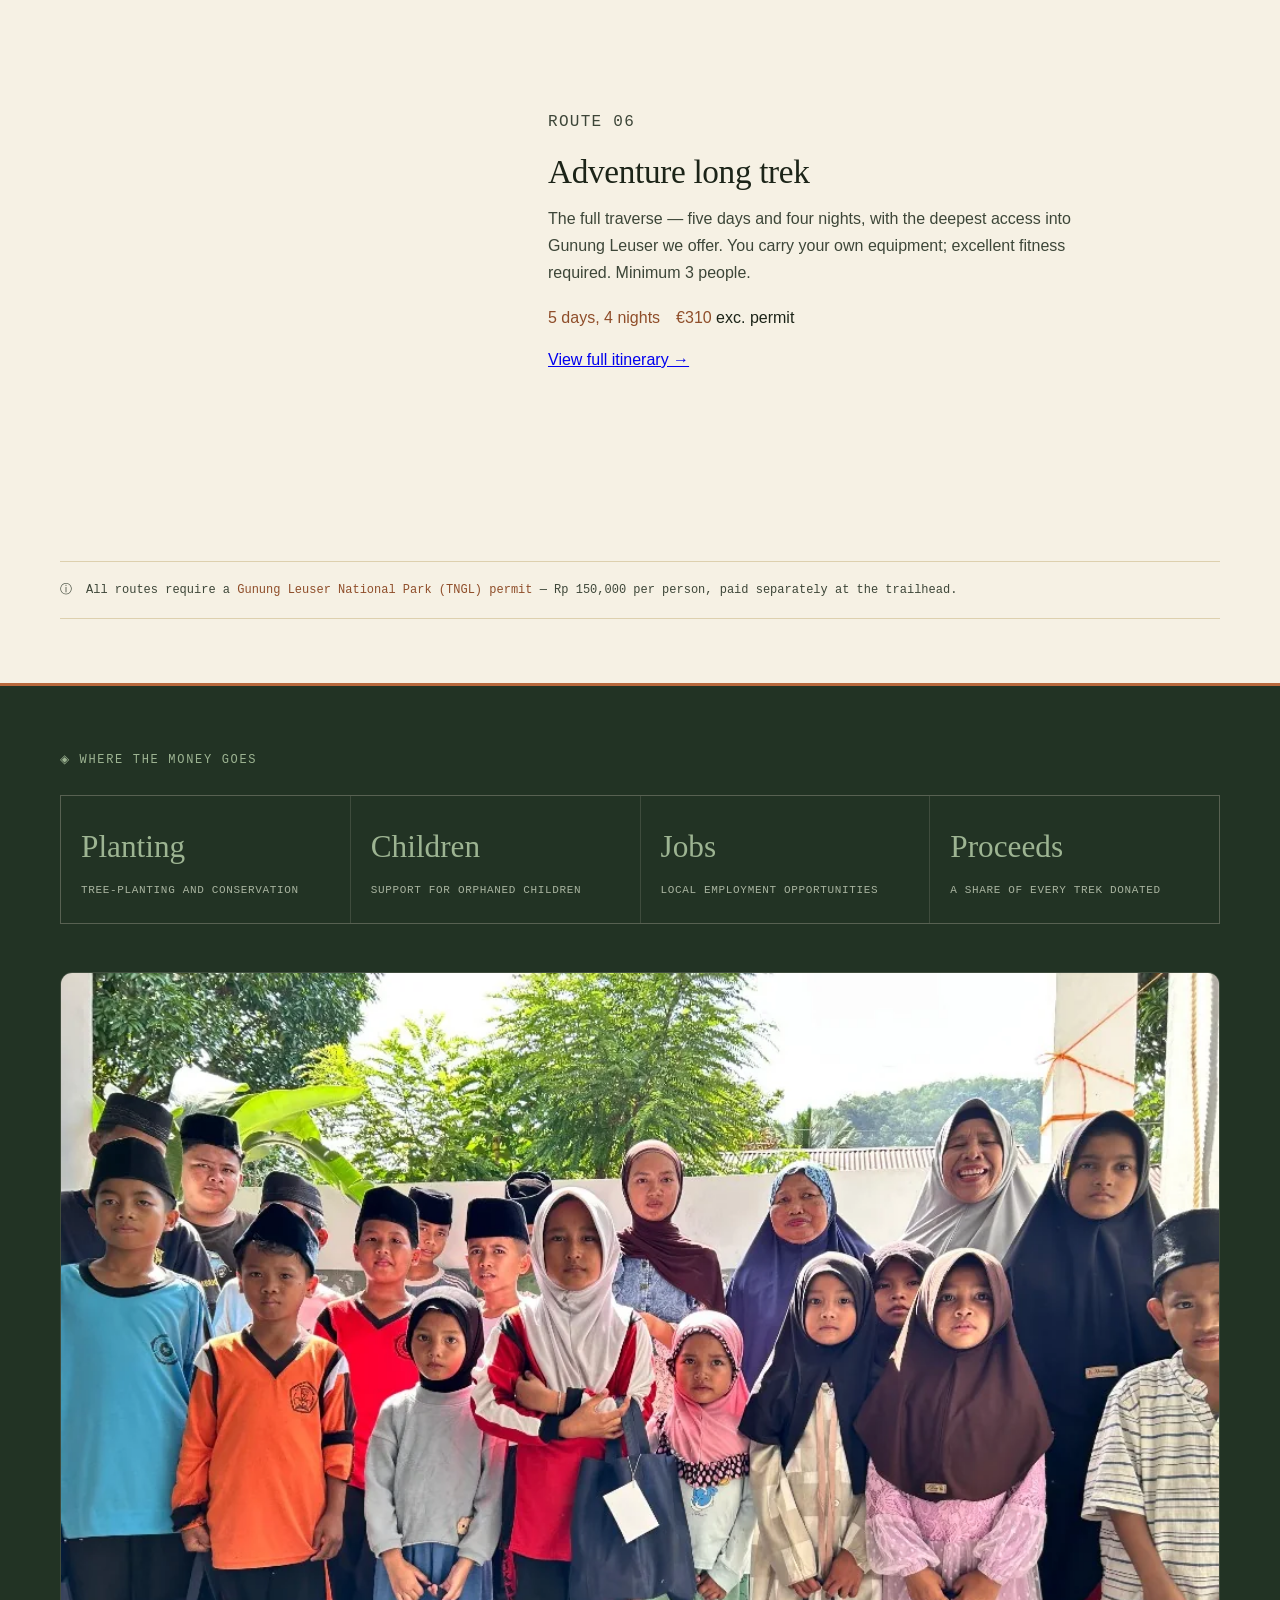
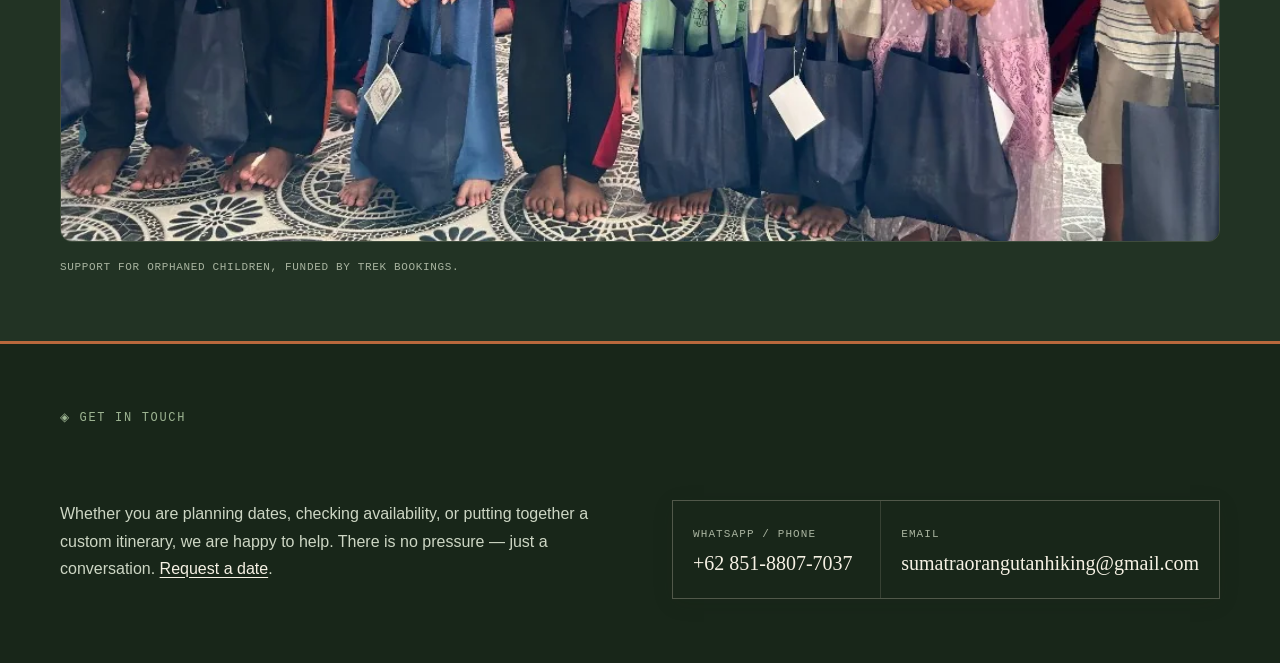
==== commit 96dead86: "Add a trek request page and keep contact reachable while scrolling. The form emails through Apps Scr" ====
--- a/index.html
+++ b/index.html
@@ -11,7 +11,7 @@
 
 <header class="site-nav">
   <div class="site-nav__inner">
-    <a class="site-nav__brand" href="index.html"><picture><source type="image/webp" srcset="images/brand/logo.webp"><img class="site-nav__logo" src="images/brand/logo.png" alt=""></picture><span class="site-nav__brand-text"><span class="site-nav__brand-text--long">Sumatra Orangutan Hiking</span><span class="site-nav__brand-text--short" aria-hidden="true">Sumatra Orangutan Hiking</span></span></a>
+    <a class="site-nav__brand" href="index.html"><picture><source type="image/webp" srcset="images/brand/logo.webp"><img class="site-nav__logo" src="images/brand/logo.png" alt=""></picture><span class="site-nav__brand-text"><span class="site-nav__brand-text--long">Sumatra Orangutan Hiking</span><span class="site-nav__brand-text--short" aria-hidden="true">Sumatra Hiking</span></span></a>
     <button class="site-nav__toggle" type="button" aria-expanded="false" aria-controls="site-menu" aria-label="Open menu">
       <svg width="18" height="14" viewBox="0 0 18 14" aria-hidden="true">
         <rect y="0" width="18" height="1.7" rx="1" fill="currentColor"/>
@@ -19,6 +19,19 @@
         <rect y="12.3" width="18" height="1.7" rx="1" fill="currentColor"/>
       </svg>
     </button>
+    <div class="site-nav__contact">
+      <a class="site-nav__contact-link" href="https://wa.me/6285188077037" aria-label="WhatsApp, +62 851-8807-7037">
+        <svg width="18" height="18" viewBox="0 0 24 24" aria-hidden="true" fill="none" stroke="currentColor" stroke-width="1.7" stroke-linejoin="round">
+          <path d="M5 6.5h14a1.5 1.5 0 0 1 1.5 1.5v7a1.5 1.5 0 0 1-1.5 1.5H9l-3.5 3v-3H5A1.5 1.5 0 0 1 3.5 15V8A1.5 1.5 0 0 1 5 6.5z"/>
+        </svg>
+      </a>
+      <a class="site-nav__contact-link" href="mailto:sumatraorangutanhiking@gmail.com" aria-label="Email sumatraorangutanhiking@gmail.com">
+        <svg width="18" height="18" viewBox="0 0 24 24" aria-hidden="true" fill="none" stroke="currentColor" stroke-width="1.7" stroke-linejoin="round">
+          <rect x="3.5" y="5.5" width="17" height="13" rx="1.5"/>
+          <path d="M4 7l8 6 8-6"/>
+        </svg>
+      </a>
+    </div>
     <ul class="site-nav__menu" id="site-menu">
       <li class="site-nav__item"><a class="site-nav__link" href="index.html" aria-current="page">Home</a></li>
       <li class="site-nav__item"><a class="site-nav__link" href="about.html">About us</a></li>
@@ -40,6 +53,7 @@
           <li><a class="site-nav__link" href="village-tour.html">Village Tour</a></li>
         </ul>
       </li>
+      <li class="site-nav__item"><a class="site-nav__link" href="book.html">Book</a></li>
       <li class="site-nav__item"><a class="site-nav__link" href="contact.html">Contact us</a></li>
     </ul>
   </div>
@@ -143,13 +157,20 @@
       <div class="ledger-cell"><p class="ledger-num">Jobs</p><p class="ledger-label">Local employment opportunities</p></div>
       <div class="ledger-cell"><p class="ledger-num">Proceeds</p><p class="ledger-label">A share of every trek donated</p></div>
     </div>
+    <figure class="ledger-photo">
+      <picture>
+        <source type="image/webp" srcset="images/additional/IMG-20261103-WA0106-1024x768.webp">
+        <img src="images/additional/IMG-20261103-WA0106-1024x768.jpg" alt="Children and adults standing together on a porch, holding gift bags">
+      </picture>
+      <figcaption>Support for orphaned children, funded by trek bookings.</figcaption>
+    </figure>
   </div>
 </div>
 
 <section class="contact" id="contact">
   <div class="wrap">
     <p class="eyebrow">Get in touch</p>
-    <p class="contact__intro">Whether you are planning dates, checking availability, or putting together a custom itinerary, we are happy to help. There is no pressure — just a conversation.</p>
+    <p class="contact__intro">Whether you are planning dates, checking availability, or putting together a custom itinerary, we are happy to help. There is no pressure — just a conversation. <a href="book.html">Request a date</a>.</p>
     <div class="contact__grid">
       <div class="contact__cell">
         <p class="contact__label">WhatsApp / Phone</p>
--- a/css/site.css
+++ b/css/site.css
@@ -8,6 +8,10 @@
 
 /* ---------- RESET + BASE ---------- */
 * { box-sizing: border-box; margin: 0; padding: 0; }
+
+html {
+  scroll-padding-top: var(--nav-height);
+}
 
 body {
   font-family: 'Inter', sans-serif;
@@ -116,6 +120,8 @@
   font-size: var(--text-xs);
   letter-spacing: 0.04em;
   text-transform: uppercase;
+  order: 1;
+  margin-left: auto;
 }
 
 .site-nav__item { position: relative; }
@@ -137,6 +143,12 @@
   color: var(--sage);
 }
 
+.site-nav__link:focus-visible,
+.site-nav__toggle:focus-visible {
+  outline: 2px solid var(--parchment-2);
+  outline-offset: 2px;
+}
+
 .site-nav__link[aria-current="page"] {
   color: var(--parchment-2);
   box-shadow: inset 0 -3px 0 var(--clay);
@@ -176,6 +188,7 @@
 
 .site-nav__toggle {
   display: none;
+  order: 3;
   padding: var(--space-1);
   background: none;
   border: none;
@@ -184,6 +197,33 @@
 }
 
 .site-nav__toggle svg { display: block; }
+
+.site-nav__contact {
+  display: flex;
+  align-items: center;
+  flex-shrink: 0;
+  order: 2;
+}
+
+.site-nav__contact-link {
+  display: inline-flex;
+  align-items: center;
+  justify-content: center;
+  width: 44px;
+  height: 44px;
+  color: var(--parchment-2);
+  text-decoration: none;
+  border-radius: var(--radius-sm);
+}
+
+.site-nav__contact-link:hover {
+  color: var(--sage);
+}
+
+.site-nav__contact-link:focus-visible {
+  outline: 2px solid var(--parchment-2);
+  outline-offset: 2px;
+}
 
 /* ---------- PERMIT STRIP ---------- */
 .permit-strip {
@@ -238,6 +278,28 @@
   color: var(--ledger-muted);
 }
 
+.ledger-photo {
+  margin: var(--space-5) 0 0;
+}
+
+.ledger-photo img {
+  width: 100%;
+  display: block;
+  aspect-ratio: 4 / 3;
+  object-fit: cover;
+  border-radius: var(--radius-md);
+  border: 1px solid var(--ledger-grid-line);
+}
+
+.ledger-photo figcaption {
+  margin-top: var(--space-2);
+  font-family: 'IBM Plex Mono', monospace;
+  font-size: var(--text-xs);
+  letter-spacing: 0.06em;
+  text-transform: uppercase;
+  color: var(--ledger-muted);
+}
+
 /* ---------- CONTACT ---------- */
 .contact {
   background: var(--canopy);
@@ -263,6 +325,16 @@
   color: var(--hero-muted);
   max-width: none;
   margin-bottom: 0;
+}
+
+.contact__intro a {
+  color: var(--parchment-2);
+  text-underline-offset: 0.18em;
+}
+
+.contact__intro a:hover,
+.contact__intro a:focus-visible {
+  color: var(--sage);
 }
 
 .contact__grid {
@@ -306,6 +378,13 @@
 }
 
 /* ---------- RESPONSIVE (shared) ---------- */
+@media (max-width: 1100px) {
+  .site-nav__link { padding: 10px var(--space-1); }
+  .site-nav__brand-text--long { display: none; }
+  .site-nav__brand-text--short { display: inline; }
+  .site-nav__brand { font-size: var(--text-sm); }
+}
+
 @media (max-width: 860px) {
   .site-nav__toggle { display: block; }
 
@@ -323,9 +402,16 @@
     border-bottom: 1px solid var(--ledger-grid-line);
   }
 
-  .site-nav__menu.is-open { display: flex; }
-
-  .site-nav { position: relative; }
+  .site-nav__menu.is-open {
+    display: flex;
+    max-height: calc(100vh - var(--nav-height));
+    max-height: calc(100dvh - var(--nav-height));
+    overflow-y: auto;
+    overscroll-behavior: contain;
+  }
+
+  .site-nav__contact { margin-left: auto; }
+  .site-nav__menu { margin-left: 0; }
 
   .site-nav__submenu {
     position: static;
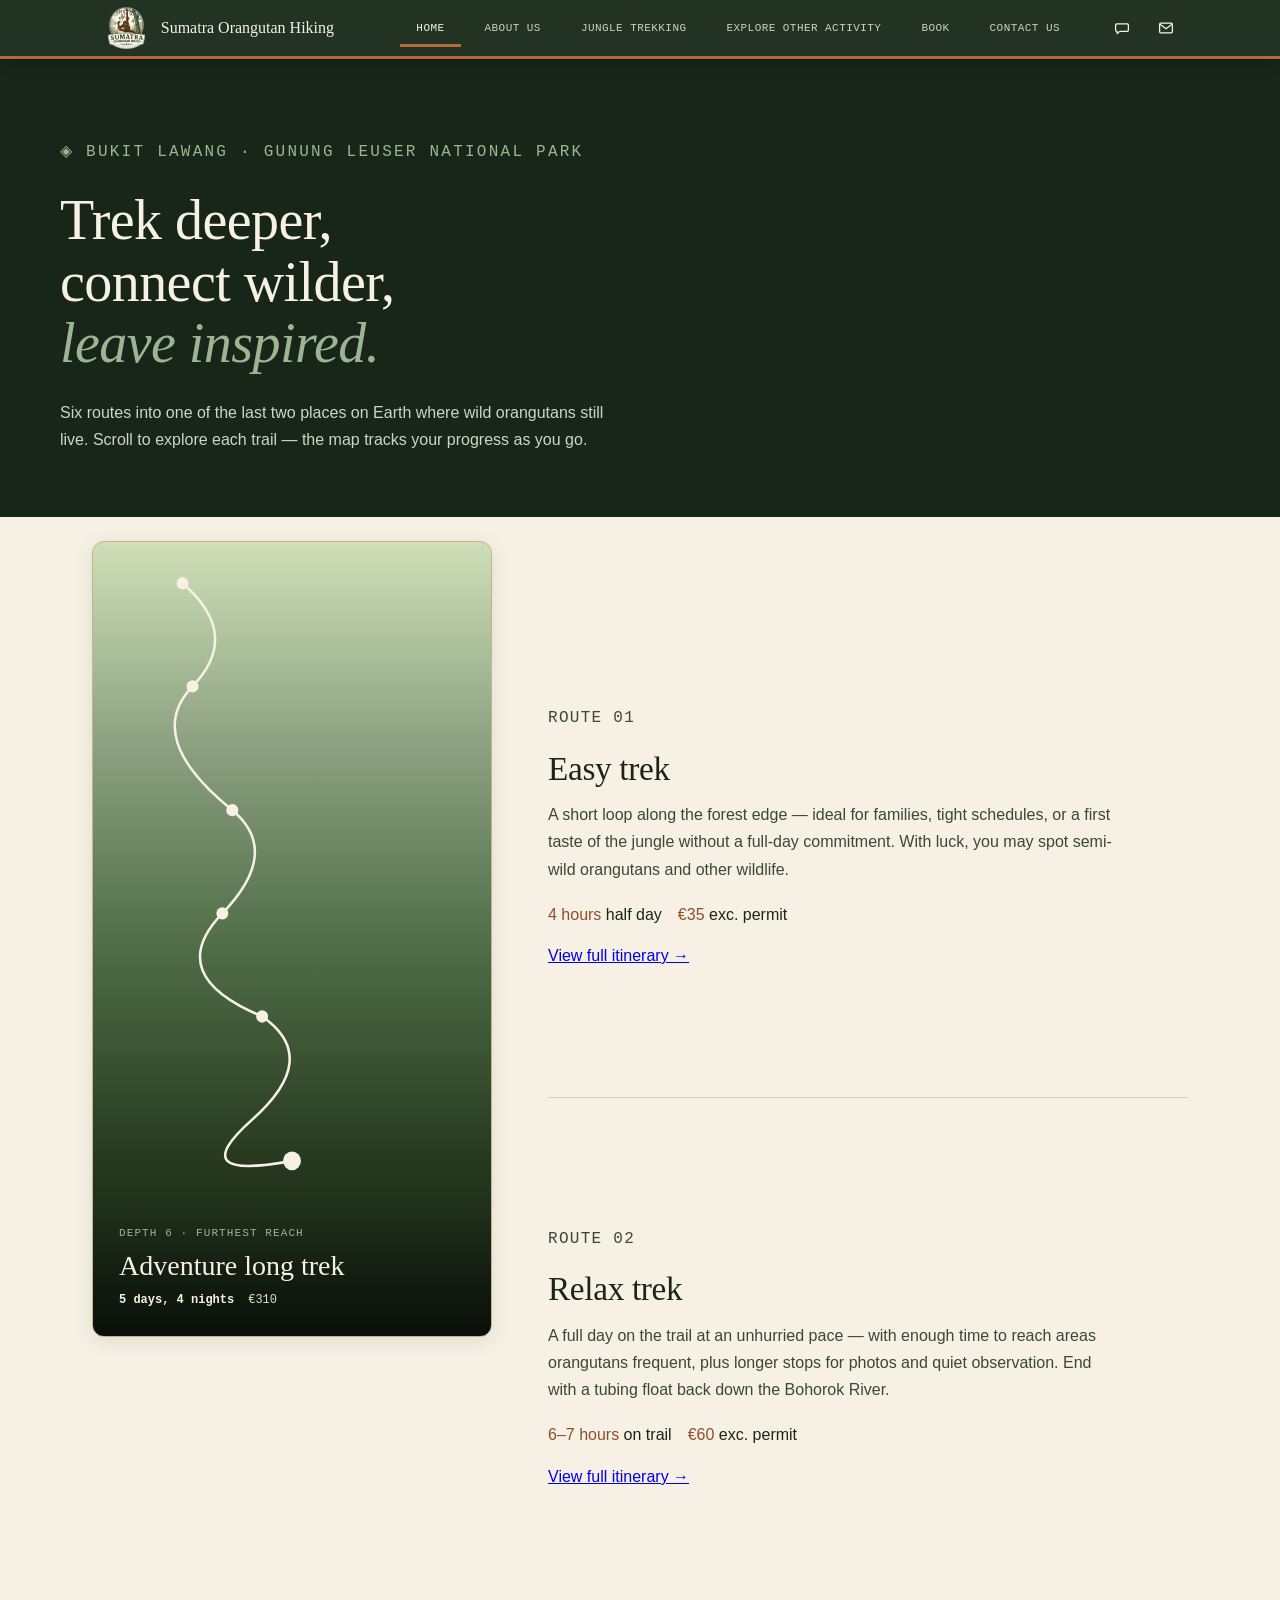
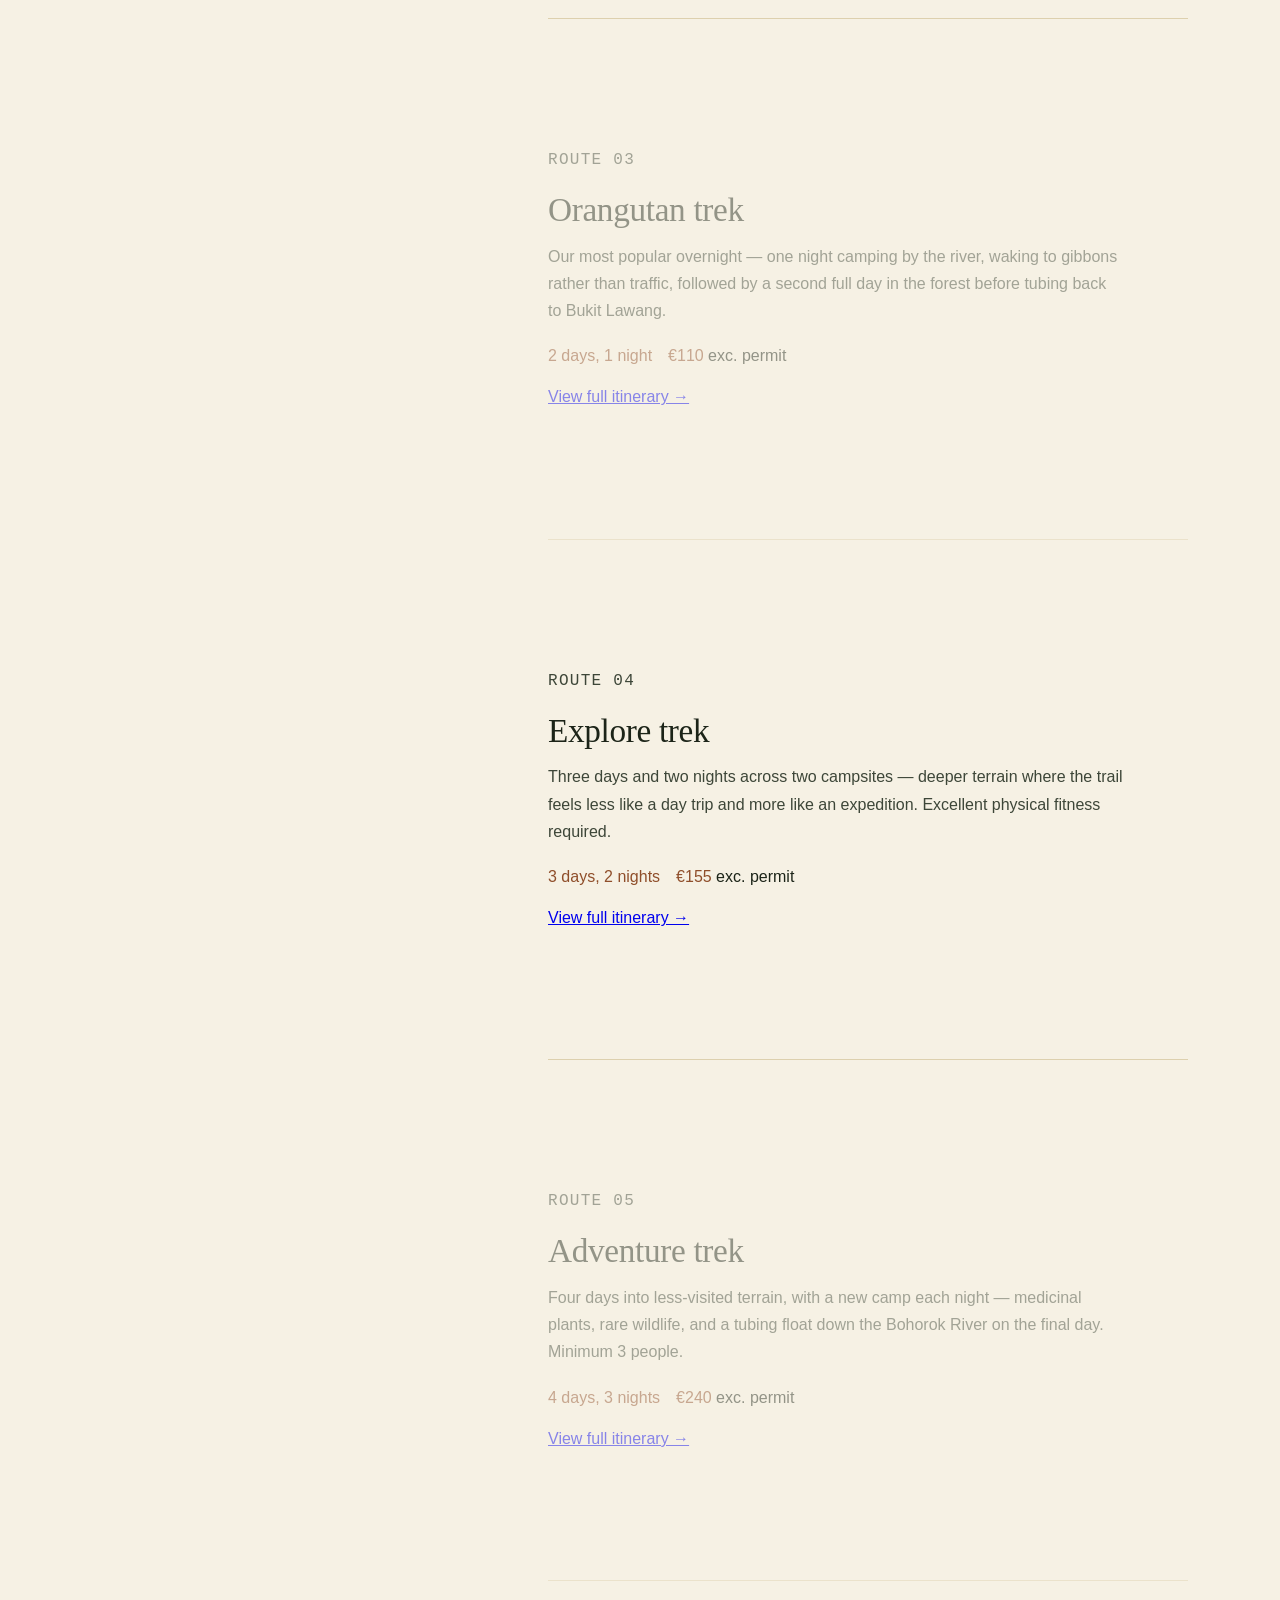
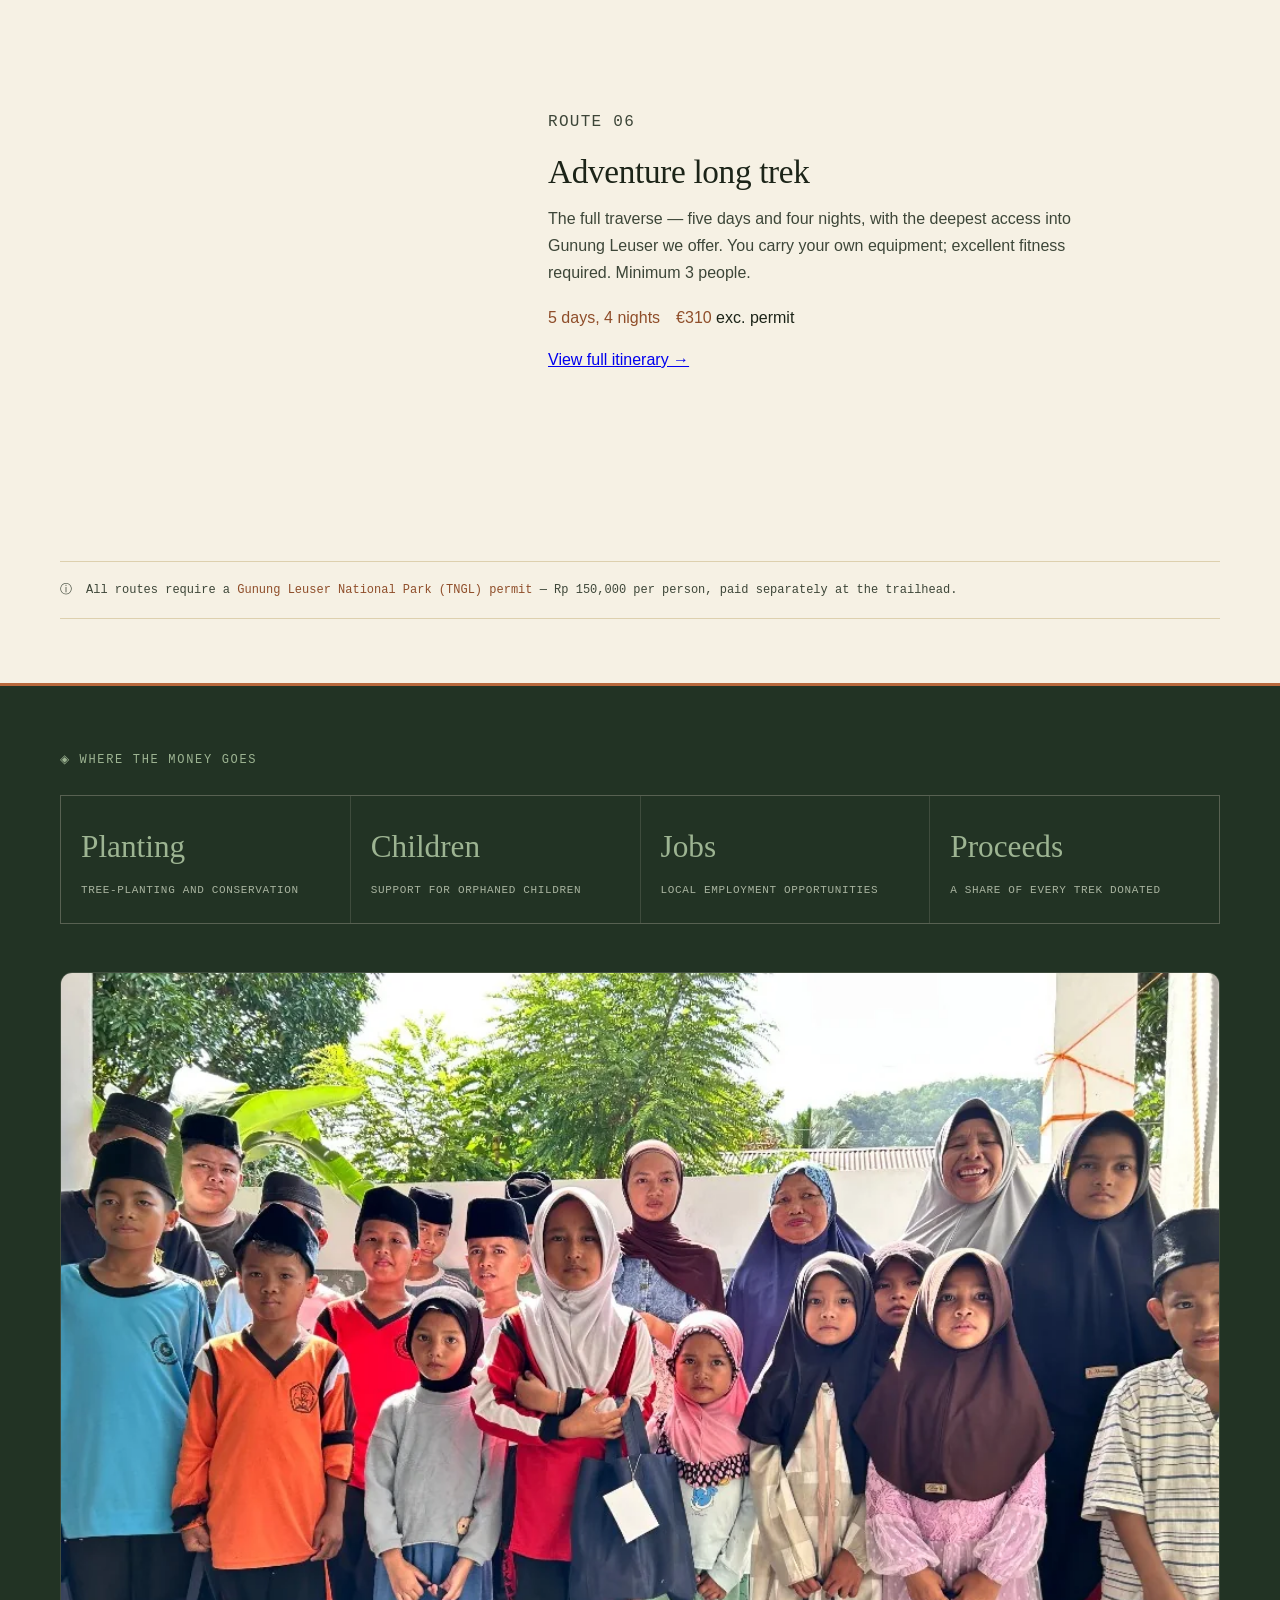
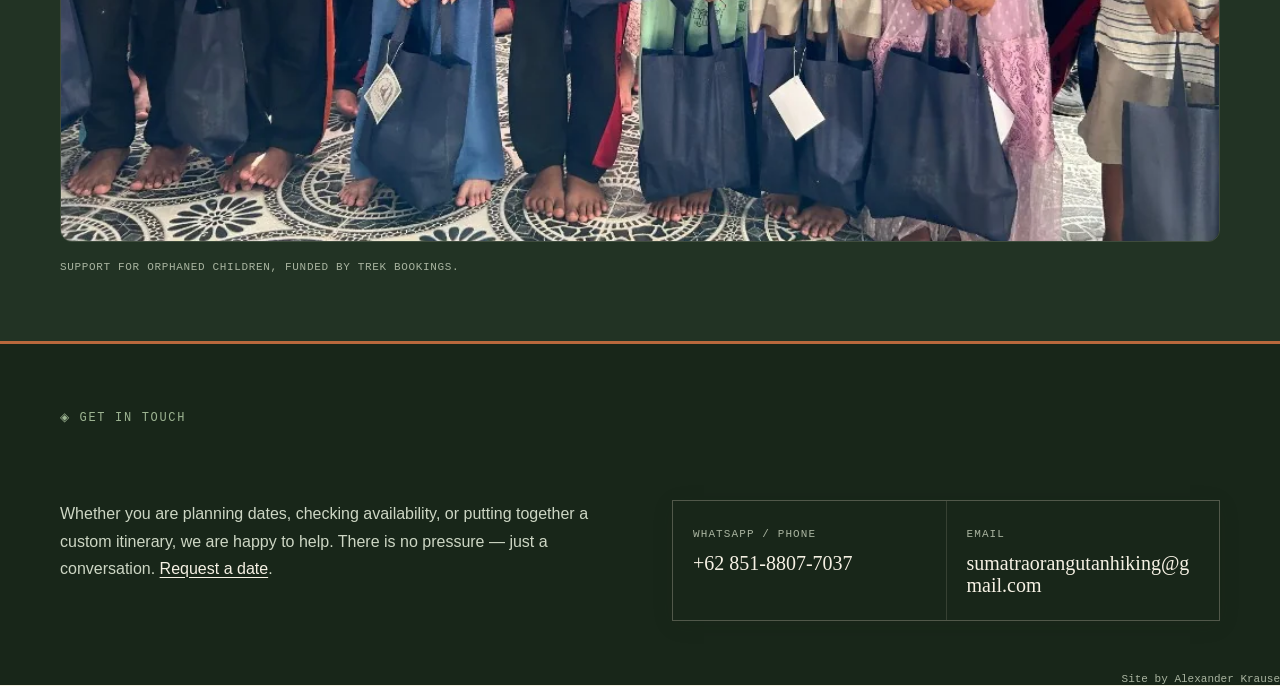
==== commit 895a1e31: "Credit the site in the contact band. The line sits on the bottom-right edge of every page and links " ====
--- a/index.html
+++ b/index.html
@@ -181,6 +181,7 @@
         <p class="contact__value"><a href="mailto:sumatraorangutanhiking@gmail.com">sumatraorangutanhiking@gmail.com</a></p>
       </div>
     </div>
+    <p class="contact__credit">Site by <a href="https://alexanderjirokrause.com">Alexander Krause</a></p>
   </div>
 </section>
 
--- a/css/site.css
+++ b/css/site.css
@@ -302,6 +302,7 @@
 
 /* ---------- CONTACT ---------- */
 .contact {
+  position: relative;
   background: var(--canopy);
   color: var(--parchment-2);
   padding: var(--space-6) var(--content-pad);
@@ -366,6 +367,11 @@
   font-size: var(--text-lg);
   color: var(--parchment-2);
   line-height: var(--leading-tight);
+  overflow-wrap: anywhere;
+}
+
+.contact__cell {
+  min-width: 0;
 }
 
 .contact__value a {
@@ -374,6 +380,28 @@
 }
 
 .contact__value a:hover {
+  color: var(--sage);
+}
+
+.contact__credit {
+  position: absolute;
+  right: 0;
+  bottom: 0;
+  margin: 0;
+  font-family: 'IBM Plex Mono', monospace;
+  font-size: var(--text-xs);
+  line-height: 1;
+  letter-spacing: 0;
+  color: var(--ledger-muted);
+}
+
+.contact__credit a {
+  color: inherit;
+  text-decoration: none;
+}
+
+.contact__credit a:hover,
+.contact__credit a:focus-visible {
   color: var(--sage);
 }
 
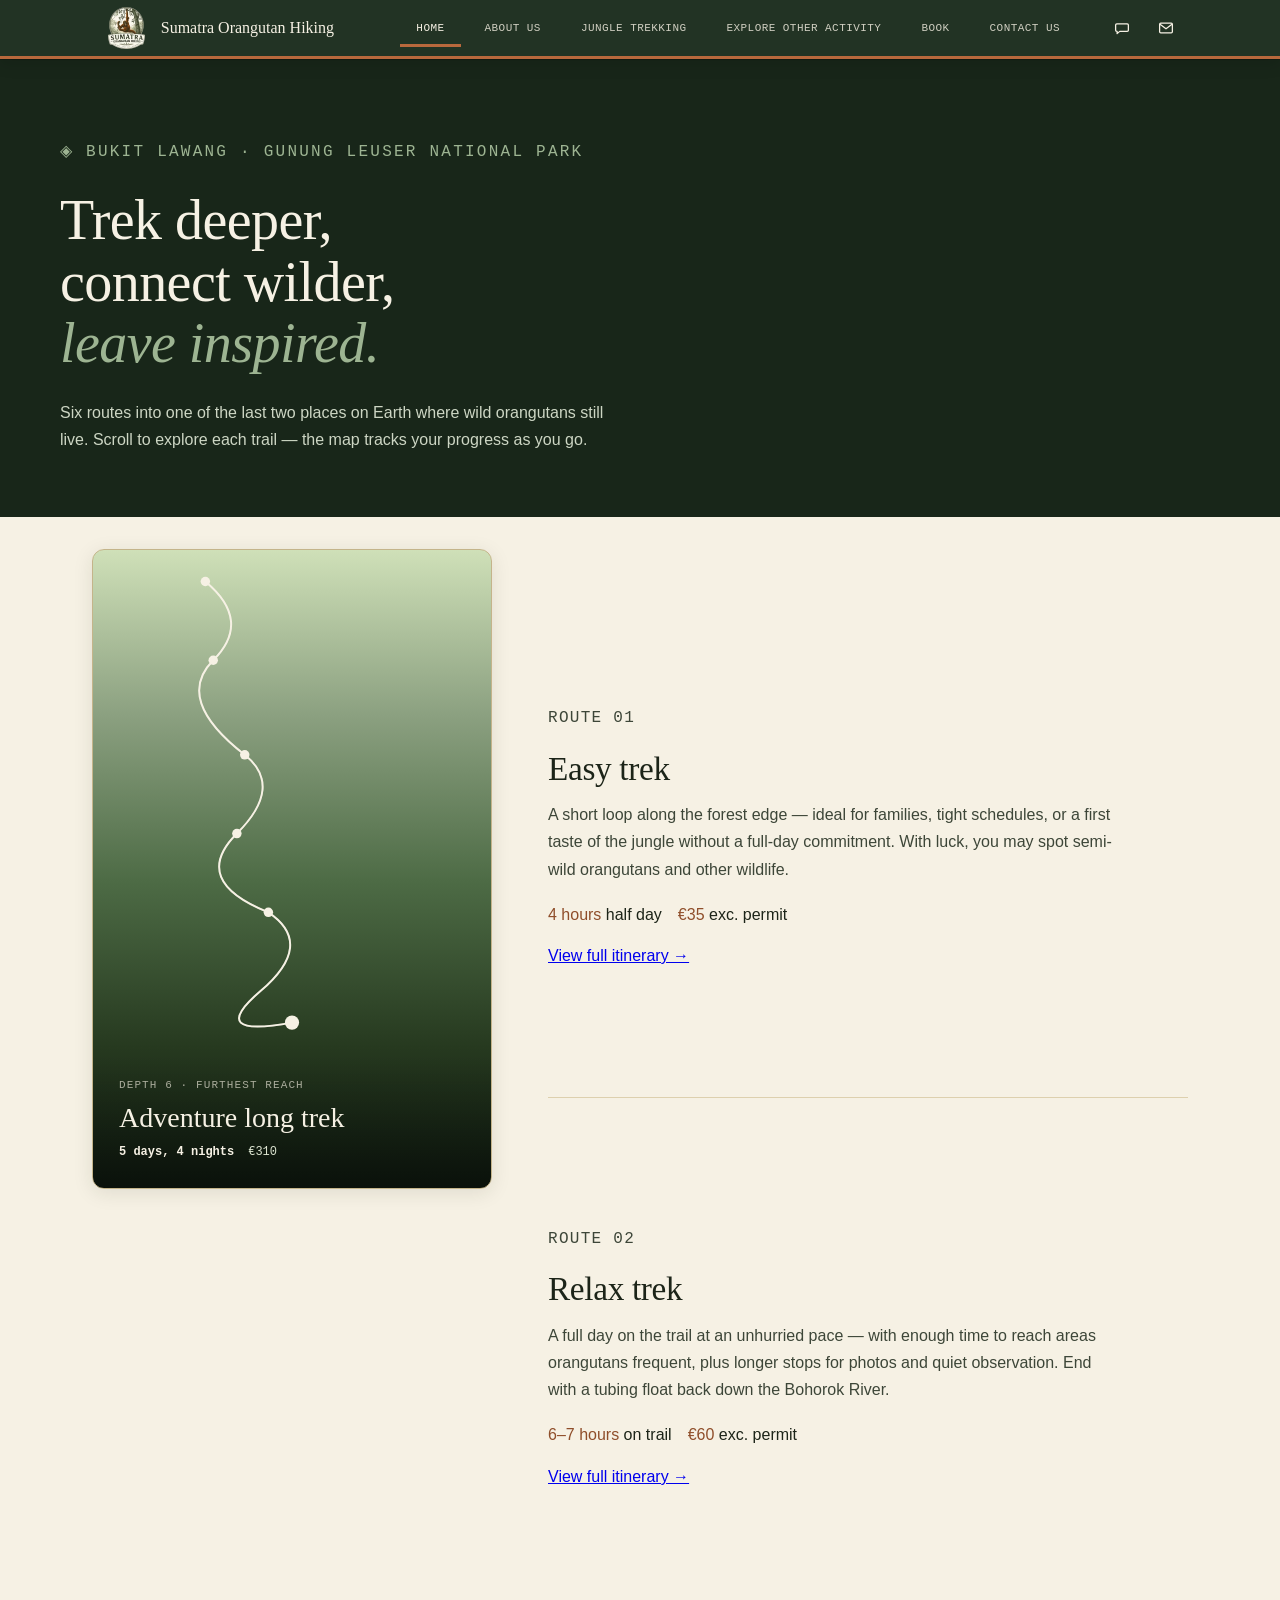
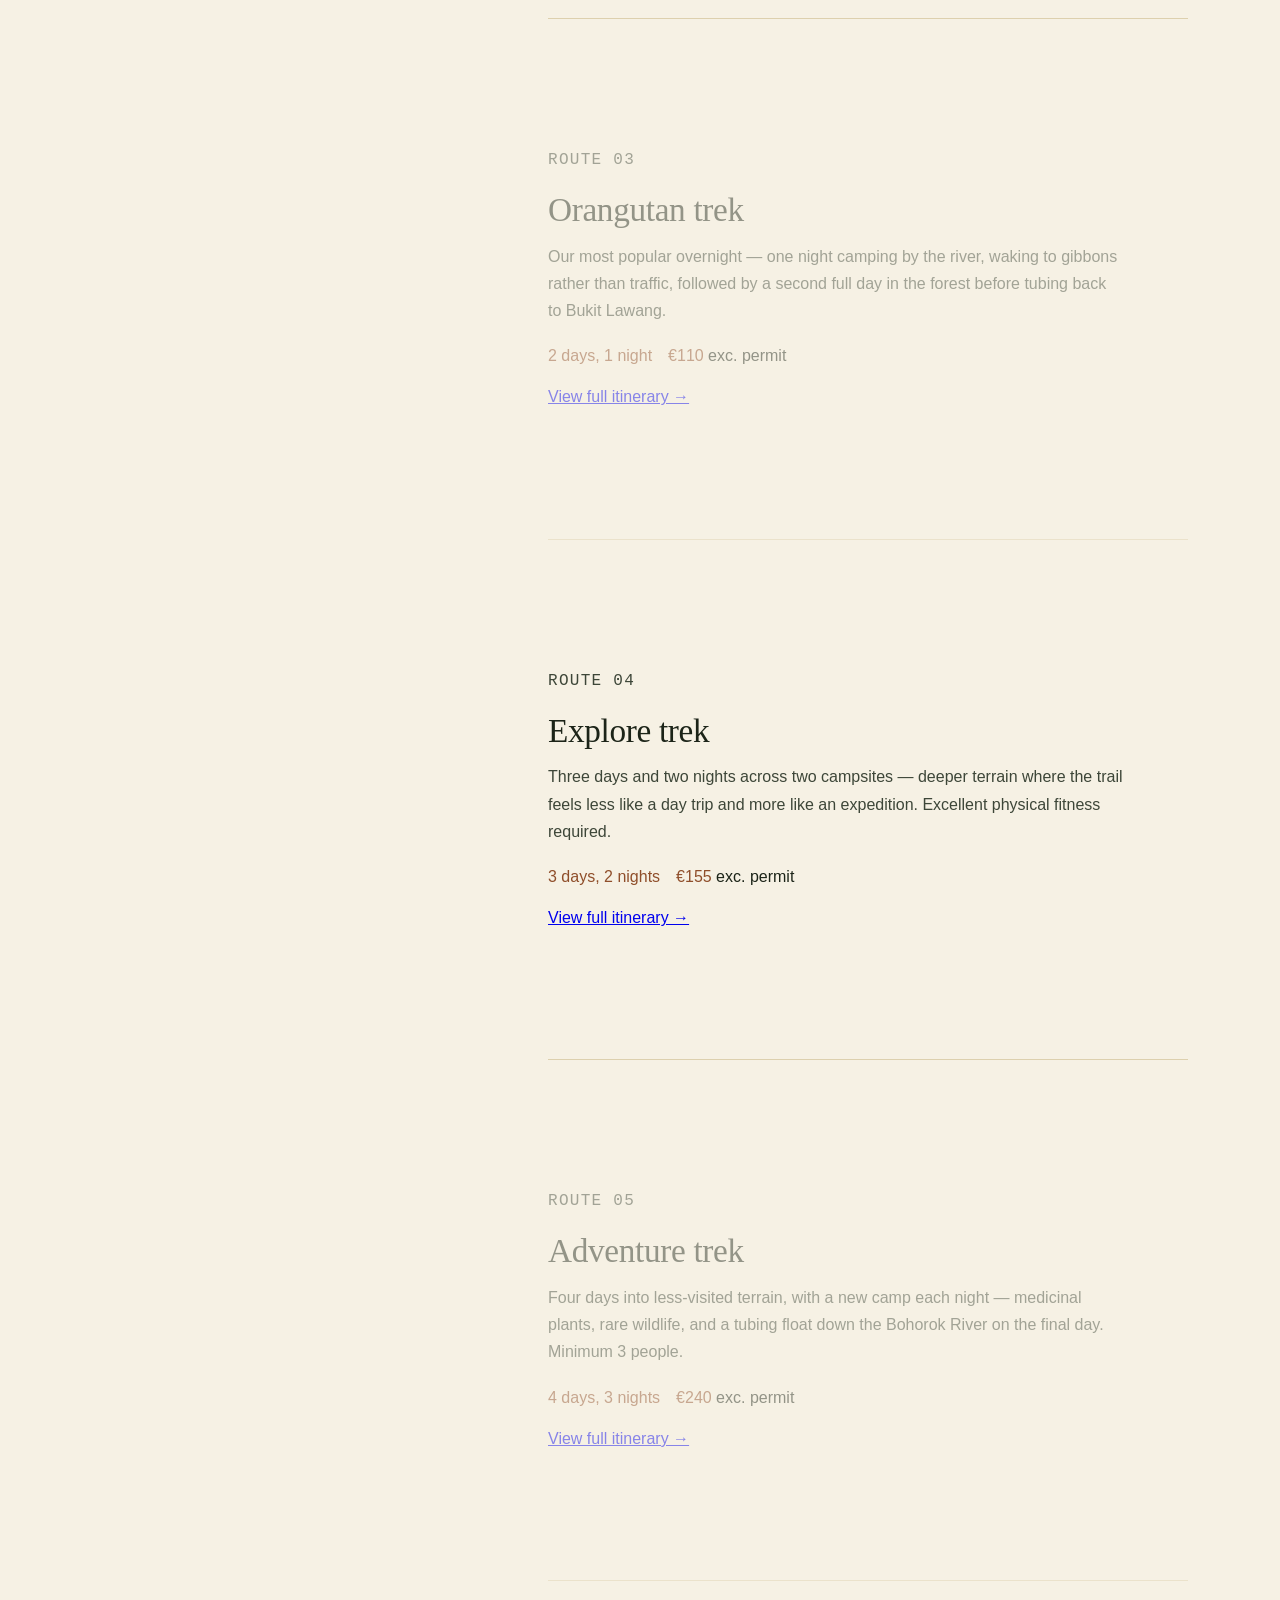
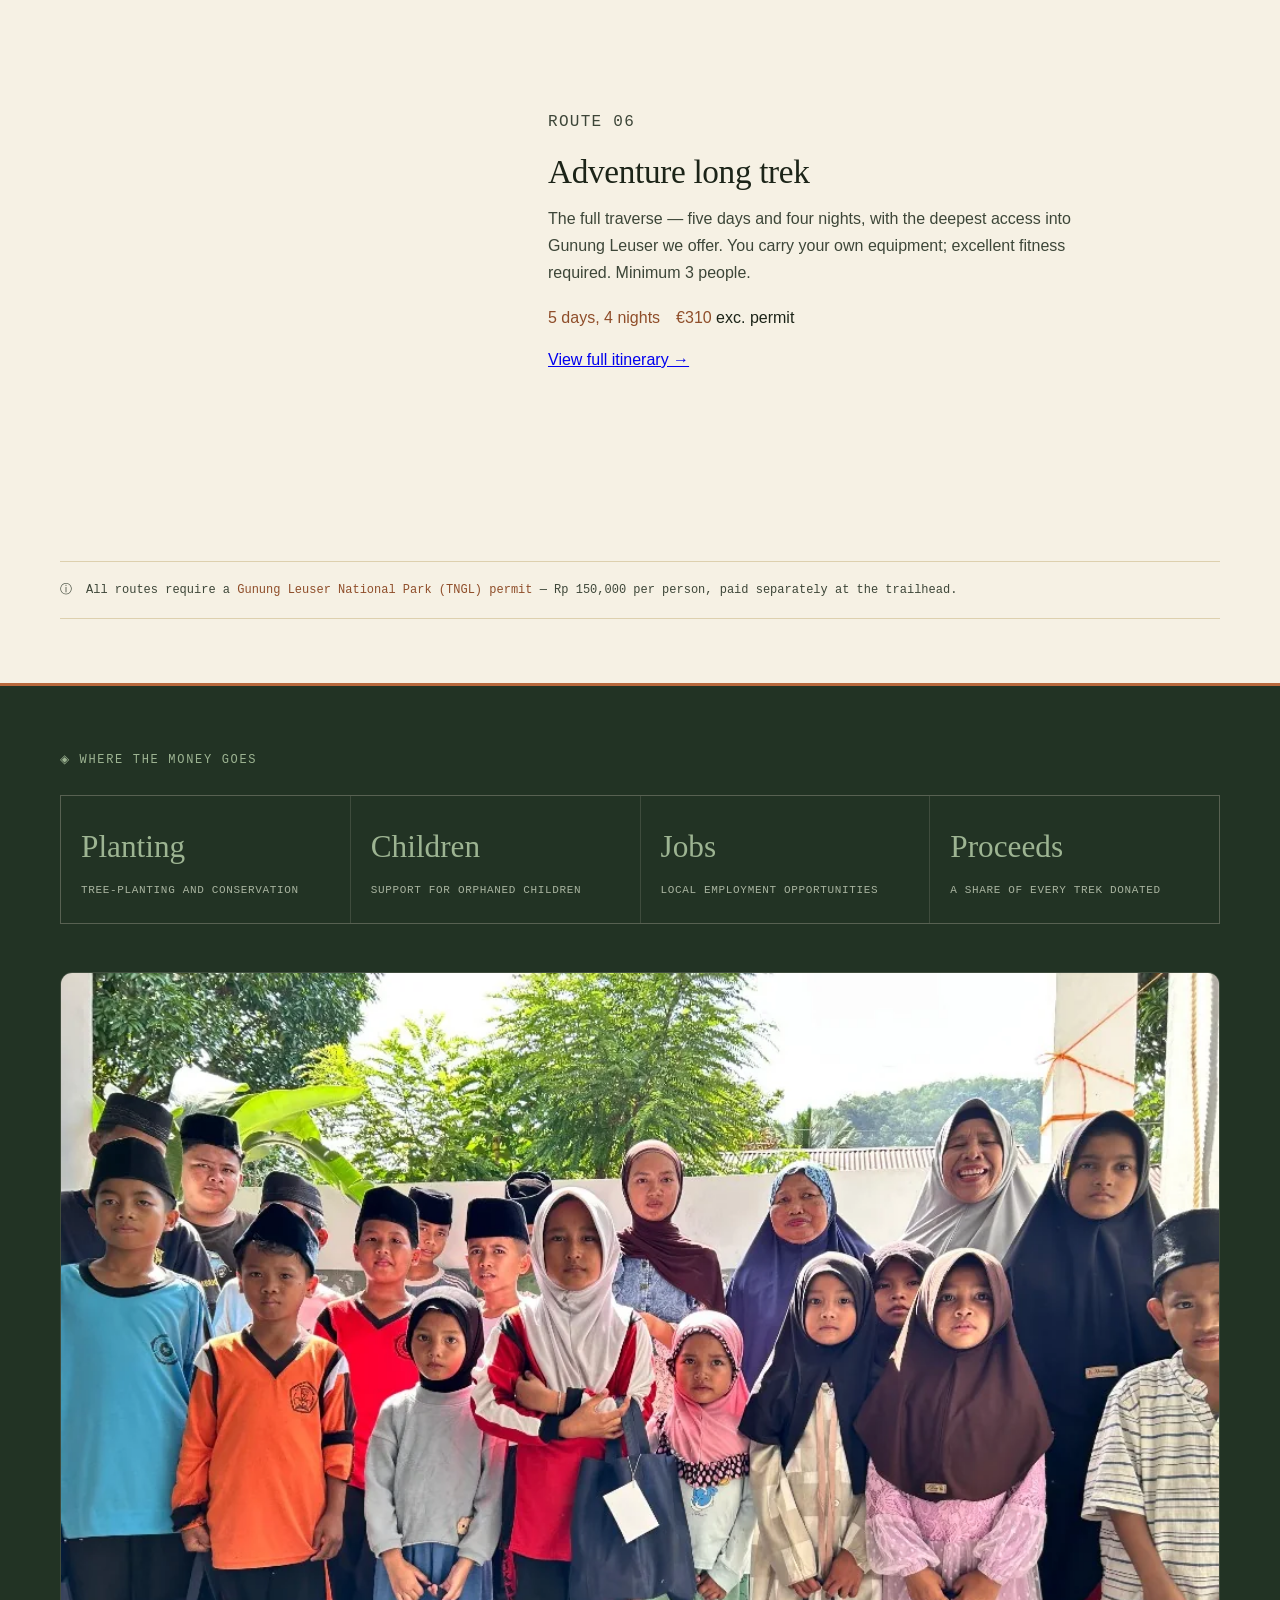
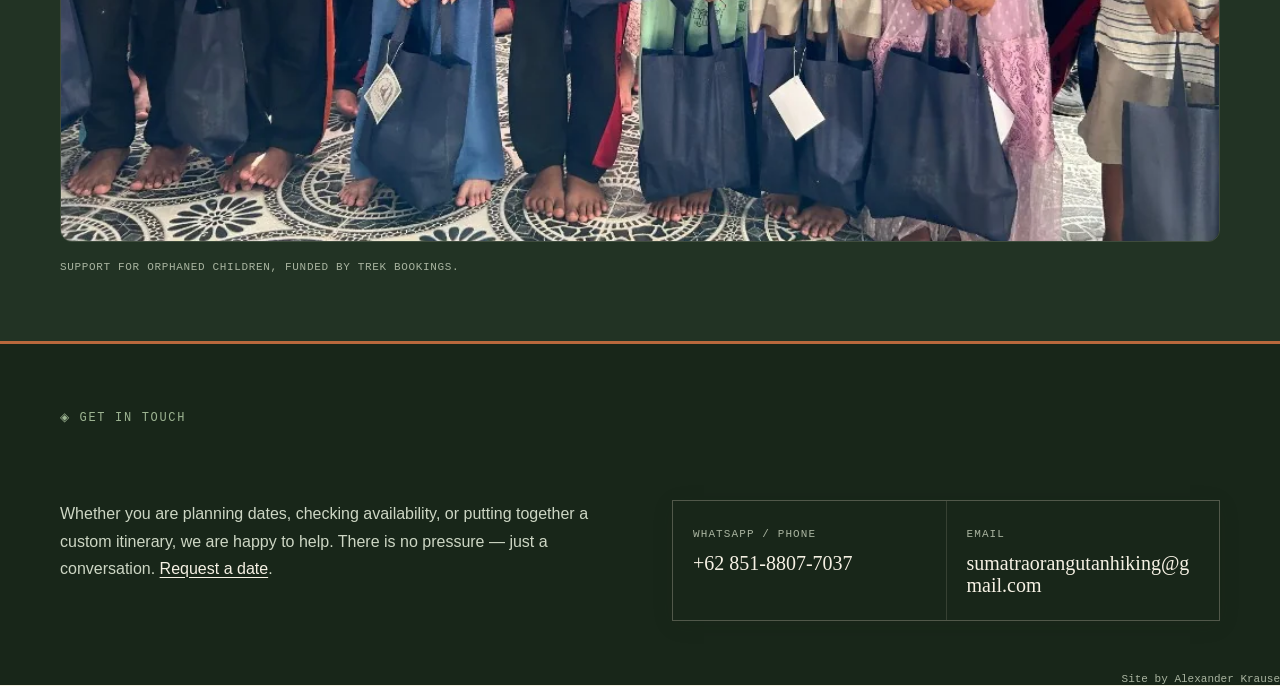
==== commit 200d0326: "Keep the route map in proportion while scrolling. The trail holds its shape, stays centered beside e" ====
--- a/index.html
+++ b/index.html
@@ -70,7 +70,7 @@
 <div class="split" id="treks">
   <div class="map-panel">
     <div class="map-svg-holder">
-      <svg id="mapSvg" viewBox="0 0 400 640" xmlns="http://www.w3.org/2000/svg" preserveAspectRatio="none" role="img" aria-label="Vertical cross-section of the trail, descending from the trailhead into the forest">
+      <svg id="mapSvg" viewBox="0 0 400 640" xmlns="http://www.w3.org/2000/svg" preserveAspectRatio="xMidYMid meet" role="img" aria-label="Vertical cross-section of the trail, descending from the trailhead into the forest">
         <path id="mapPath"
               d="M 90 40 Q 150 90 100 140 T 140 260 Q 190 300 130 360 T 170 460 Q 230 500 160 560 T 200 600"
               fill="none" stroke-width="2" stroke-linecap="round"
--- a/css/trek-selector.css
+++ b/css/trek-selector.css
@@ -36,11 +36,13 @@
 
 .map-panel {
   position: sticky;
-  top: var(--map-sticky-top);
-  width: 400px;
+  top: max(var(--map-sticky-top), calc((100vh - min(640px, var(--map-sticky-height))) / 2));
+  width: min(400px, calc(var(--map-sticky-height) * 5 / 8));
   flex-shrink: 0;
-  height: var(--map-sticky-height);
-  margin: var(--map-gap) 0;
+  aspect-ratio: 5 / 8;
+  height: auto;
+  max-height: var(--map-sticky-height);
+  margin: var(--space-4) 0 0;
   border-radius: var(--radius-md);
   border: 1px solid var(--border-strong);
   box-shadow: var(--shadow-md);
